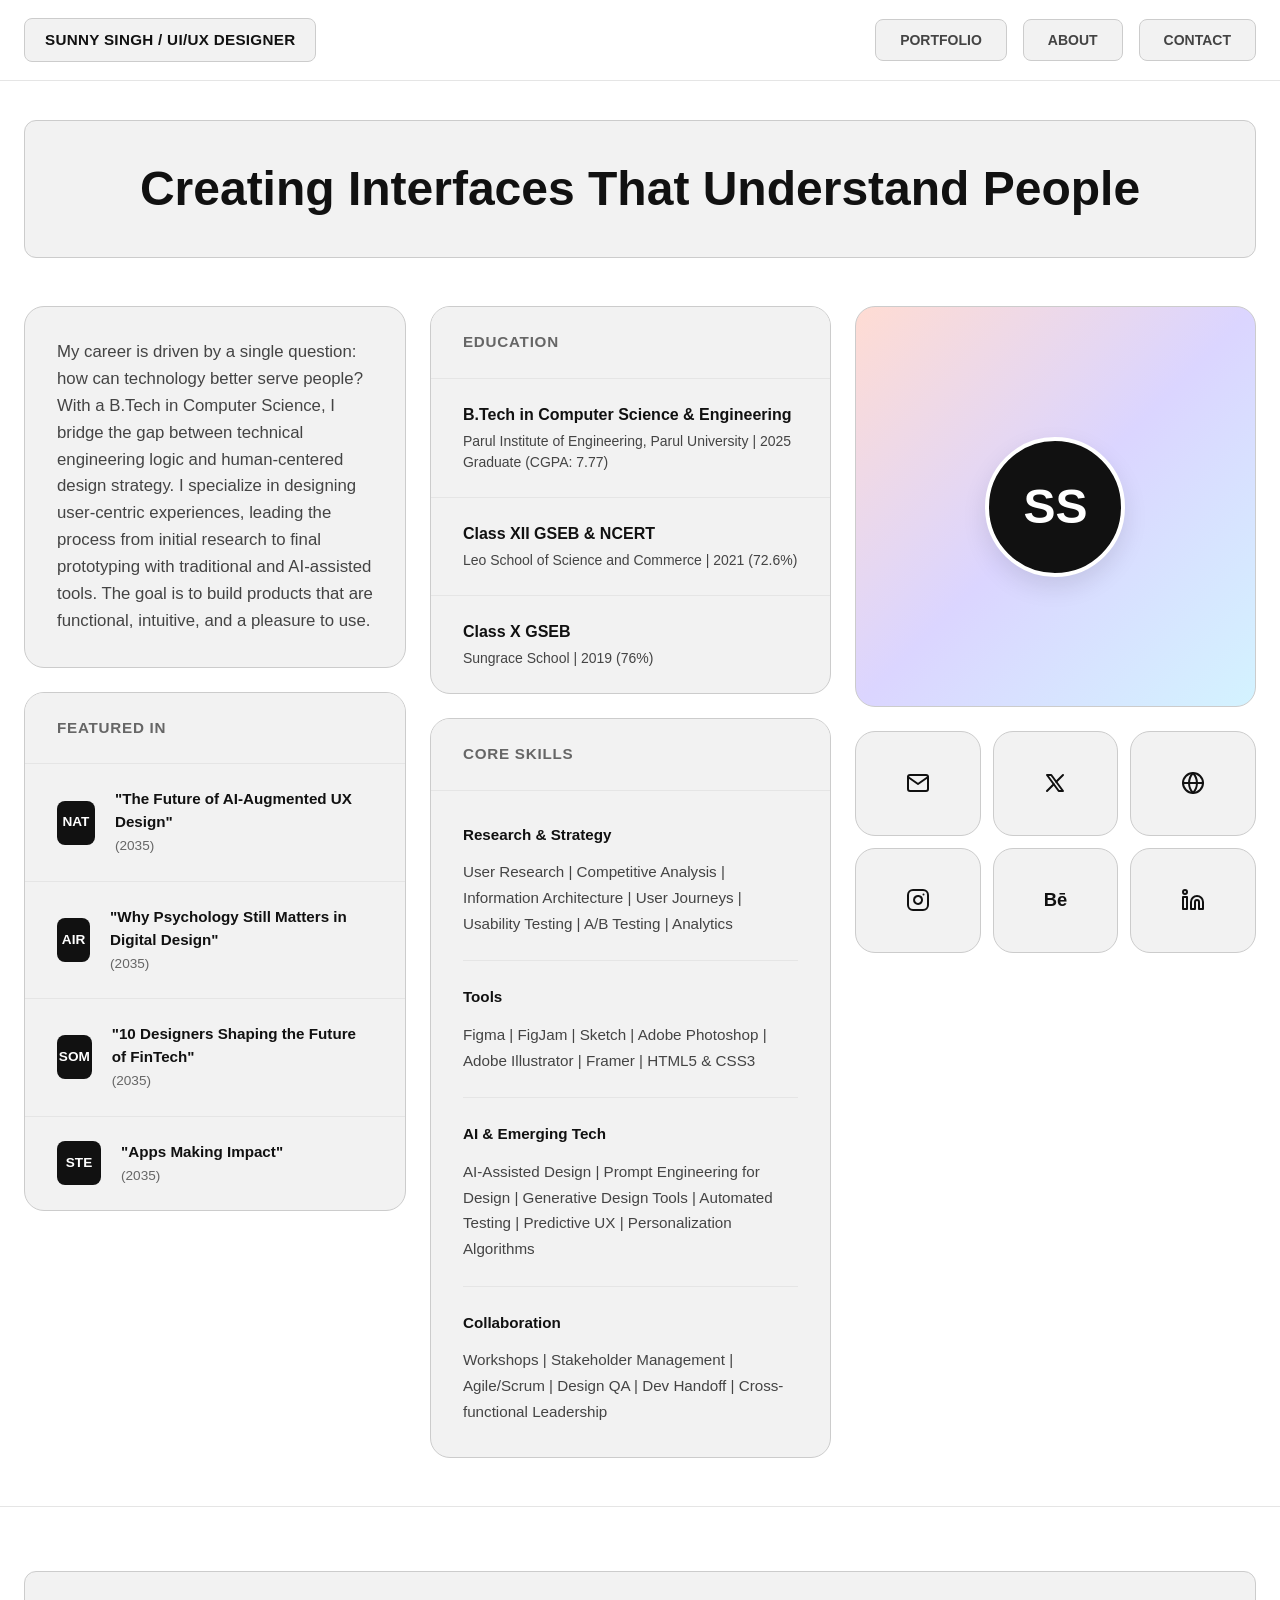
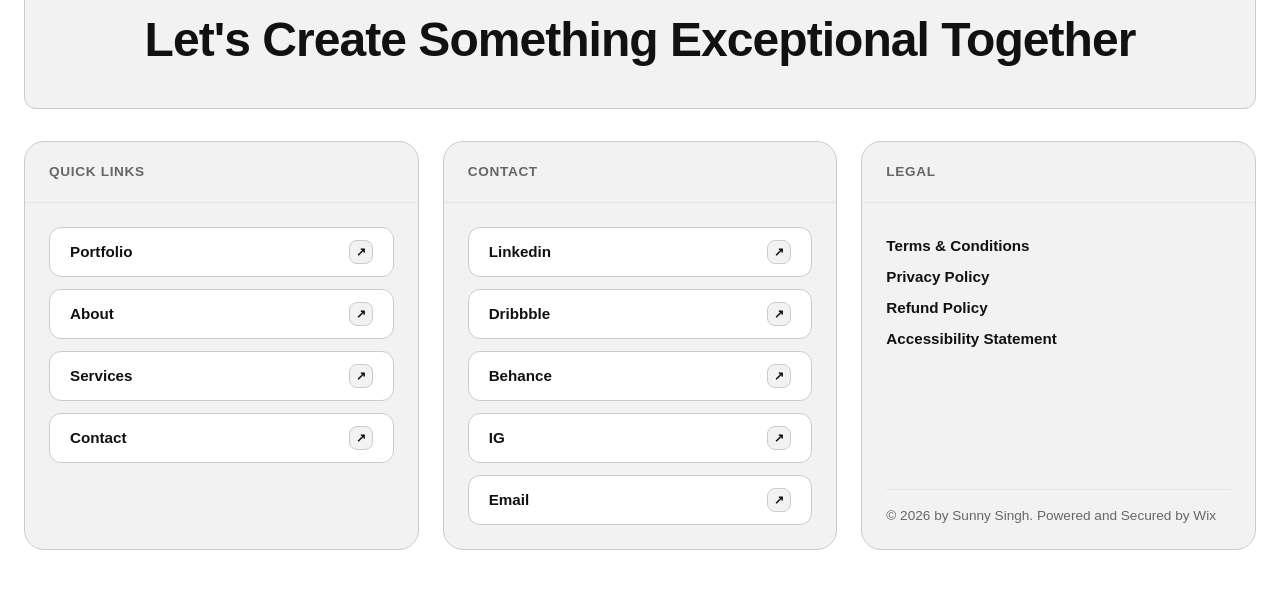
==== about.html @ 40cc1db8 "Initial commit - Sunny Singh Portfolio" ====
<!DOCTYPE html>
<html lang="en">
<head>
  <meta charset="UTF-8">
  <meta name="viewport" content="width=device-width, initial-scale=1.0">
  <title>About | Sunny Singh Portfolio</title>
  <meta name="description" content="Biography, experience, education history, and core skills of Product Designer Sunny Singh.">
  <link rel="stylesheet" href="css/style.css">
</head>
<body>

  <!-- Navigation Header -->
  <header>
    <div class="container nav-container">
      <a href="index.html" class="logo-capsule">
        Sunny Singh / UI/UX Designer
      </a>
      <nav class="nav-menu">
        <a href="portfolio.html" class="nav-capsule">Portfolio</a>
        <a href="about.html" class="nav-capsule">About</a>
        <a href="contact.html" class="nav-capsule">Contact</a>
      </nav>
      <button class="hamburger" aria-label="Toggle navigation menu">
        <span></span>
        <span></span>
        <span></span>
      </button>
    </div>
  </header>

  <!-- About Hero -->
  <section class="about-hero">
    <div class="container">
      <!-- Title banner running full width like screenshots -->
      <div class="footer-hero-bar" style="margin-bottom: 3rem;">
        <h1 style="font-family: var(--font-headings); font-size: 3rem; font-weight: 800; color: var(--text-primary);">Creating Interfaces That Understand People</h1>
      </div>

      <!-- 3 Column Grid -->
      <div class="about-page-grid">
        
        <!-- Column 1 (Left) -->
        <div class="about-page-column">
          <!-- Bio card -->
          <div class="about-page-card">
            <div class="about-page-card-body">
              My career is driven by a single question: how can technology better serve people? With a B.Tech in Computer Science, I bridge the gap between technical engineering logic and human-centered design strategy. I specialize in designing user-centric experiences, leading the process from initial research to final prototyping with traditional and AI-assisted tools. The goal is to build products that are functional, intuitive, and a pleasure to use.
            </div>
          </div>
          
          <!-- Featured In card -->
          <div class="about-page-card">
            <div class="about-page-card-header">Featured In</div>
            <div class="featured-list">
              <!-- Item 1 -->
              <div class="featured-item">
                <div class="featured-icon">NAT</div>
                <div class="featured-info">
                  <h4>"The Future of AI-Augmented UX Design"</h4>
                  <p>(2035)</p>
                </div>
              </div>
              <!-- Item 2 -->
              <div class="featured-item">
                <div class="featured-icon">AIR</div>
                <div class="featured-info">
                  <h4>"Why Psychology Still Matters in Digital Design"</h4>
                  <p>(2035)</p>
                </div>
              </div>
              <!-- Item 3 -->
              <div class="featured-item">
                <div class="featured-icon">SOM</div>
                <div class="featured-info">
                  <h4>"10 Designers Shaping the Future of FinTech"</h4>
                  <p>(2035)</p>
                </div>
              </div>
              <!-- Item 4 -->
              <div class="featured-item">
                <div class="featured-icon">STE</div>
                <div class="featured-info">
                  <h4>"Apps Making Impact"</h4>
                  <p>(2035)</p>
                </div>
              </div>
            </div>
          </div>
        </div>

        <!-- Column 2 (Middle) -->
        <div class="about-page-column">
          <!-- Education card -->
          <div class="about-page-card">
            <div class="about-page-card-header">Education</div>
            <div class="education-list">
              <div class="education-item">
                <h4 class="education-title">B.Tech in Computer Science & Engineering</h4>
                <p class="education-desc">Parul Institute of Engineering, Parul University | 2025 Graduate (CGPA: 7.77)</p>
              </div>
              <div class="education-item">
                <h4 class="education-title">Class XII GSEB & NCERT</h4>
                <p class="education-desc">Leo School of Science and Commerce | 2021 (72.6%)</p>
              </div>
              <div class="education-item">
                <h4 class="education-title">Class X GSEB</h4>
                <p class="education-desc">Sungrace School | 2019 (76%)</p>
              </div>
            </div>
          </div>
          
          <!-- Core Skills card -->
          <div class="about-page-card">
            <div class="about-page-card-header">Core Skills</div>
            <div class="about-page-card-body skills">
              <!-- Group 1 -->
              <div class="skills-group">
                <h4 class="skills-group-title">Research & Strategy</h4>
                <p class="skills-group-text">User Research | Competitive Analysis | Information Architecture | User Journeys | Usability Testing | A/B Testing | Analytics</p>
              </div>
              <!-- Group 2 -->
              <div class="skills-group">
                <h4 class="skills-group-title">Tools</h4>
                <p class="skills-group-text">Figma | FigJam | Sketch | Adobe Photoshop | Adobe Illustrator | Framer | HTML5 & CSS3</p>
              </div>
              <!-- Group 3 -->
              <div class="skills-group">
                <h4 class="skills-group-title">AI & Emerging Tech</h4>
                <p class="skills-group-text">AI-Assisted Design | Prompt Engineering for Design | Generative Design Tools | Automated Testing | Predictive UX | Personalization Algorithms</p>
              </div>
              <!-- Group 4 -->
              <div class="skills-group">
                <h4 class="skills-group-title">Collaboration</h4>
                <p class="skills-group-text">Workshops | Stakeholder Management | Agile/Scrum | Design QA | Dev Handoff | Cross-functional Leadership</p>
              </div>
            </div>
          </div>
        </div>

        <!-- Column 3 (Right) -->
        <div class="about-page-column">
          <!-- Profile Avatar Card -->
          <div class="about-page-avatar-card">
            <div class="about-page-avatar-inner">SS</div>
          </div>
          
          <!-- Social Icons Grid -->
          <div class="social-icons-grid">
            <a href="mailto:sunnysinghsurat200@gmail.com" class="social-icon-btn" aria-label="Email">
              <!-- Inline SVG for Mail icon -->
              <svg width="24" height="24" viewBox="0 0 24 24" fill="none" stroke="currentColor" stroke-width="2" stroke-linecap="round" stroke-linejoin="round"><path d="M4 4h16c1.1 0 2 .9 2 2v12c0 1.1-.9 2-2 2H4c-1.1 0-2-.9-2-2V6c0-1.1.9-2 2-2z"></path><polyline points="22,6 12,13 2,6"></polyline></svg>
            </a>
            
            <a href="https://x.com" target="_blank" class="social-icon-btn" aria-label="X">
              <!-- Inline SVG for X -->
              <svg width="24" height="24" viewBox="0 0 24 24" fill="none" stroke="currentColor" stroke-width="2" stroke-linecap="round" stroke-linejoin="round"><path d="M4 4l11.733 16h4.267l-11.733 -16z"></path><path d="M4 20l6.768 -6.768m2.46 -2.46l6.772 -6.772"></path></svg>
            </a>
            
            <a href="https://bento.me/sunnysi" target="_blank" class="social-icon-btn" aria-label="Website">
              <!-- Inline SVG for Bento / Globe -->
              <svg width="24" height="24" viewBox="0 0 24 24" fill="none" stroke="currentColor" stroke-width="2" stroke-linecap="round" stroke-linejoin="round"><circle cx="12" cy="12" r="10"></circle><line x1="2" y1="12" x2="22" y2="12"></line><path d="M12 2a15.3 15.3 0 0 1 4 10 15.3 15.3 0 0 1 -4 10 15.3 15.3 0 0 1 -4 -10 15.3 15.3 0 0 1 4 -10z"></path></svg>
            </a>
            
            <a href="https://instagram.com" target="_blank" class="social-icon-btn" aria-label="Instagram">
              <!-- Inline SVG for Instagram -->
              <svg width="24" height="24" viewBox="0 0 24 24" fill="none" stroke="currentColor" stroke-width="2" stroke-linecap="round" stroke-linejoin="round"><rect x="2" y="2" width="20" height="20" rx="5" ry="5"></rect><path d="M16 11.37A4 4 0 1 1 12.63 8 4 4 0 0 1 16 11.37z"></path><line x1="17.5" y1="6.5" x2="17.51" y2="6.5"></line></svg>
            </a>
            
            <a href="https://behance.net" target="_blank" class="social-icon-btn" aria-label="Behance">
              <!-- Text SVG for Behance -->
              <span style="font-weight: 800; font-size: 1.15rem; font-family: var(--font-headings);">Bē</span>
            </a>
            
            <a href="https://linkedin.com/in/sunny-singh-4817a9322" target="_blank" class="social-icon-btn" aria-label="LinkedIn">
              <!-- Inline SVG for LinkedIn -->
              <svg width="24" height="24" viewBox="0 0 24 24" fill="none" stroke="currentColor" stroke-width="2" stroke-linecap="round" stroke-linejoin="round"><path d="M16 8a6 6 0 0 1 6 6v7h-4v-7a2 2 0 0 0-2-2 2 2 0 0 0-2 2v7h-4v-7a6 6 0 0 1 6-6z"></path><rect x="2" y="9" width="4" height="12"></rect><circle cx="4" cy="4" r="2"></circle></svg>
            </a>
          </div>
        </div>

      </div>
    </div>
  </section>

  <!-- Footer -->
  <footer>
    <div class="container">
      
      <!-- Big Header Capsule -->
      <div class="footer-hero-bar">
        <h2>Let's Create Something Exceptional Together</h2>
      </div>

      <div class="footer-columns-grid">
        
        <!-- Quick Links Widget -->
        <div class="footer-widget">
          <div class="footer-widget-header">Quick Links</div>
          <div class="footer-widget-body">
            <a href="portfolio.html" class="footer-button">
              <span>Portfolio</span>
              <span class="arrow-box">↗</span>
            </a>
            <a href="about.html" class="footer-button">
              <span>About</span>
              <span class="arrow-box">↗</span>
            </a>
            <a href="index.html#work" class="footer-button">
              <span>Services</span>
              <span class="arrow-box">↗</span>
            </a>
            <a href="contact.html" class="footer-button">
              <span>Contact</span>
              <span class="arrow-box">↗</span>
            </a>
          </div>
        </div>

        <!-- Contact links Widget -->
        <div class="footer-widget">
          <div class="footer-widget-header">Contact</div>
          <div class="footer-widget-body">
            <a href="https://linkedin.com/in/sunny-singh-4817a9322" target="_blank" class="footer-button">
              <span>Linkedin</span>
              <span class="arrow-box">↗</span>
            </a>
            <a href="https://dribbble.com" target="_blank" class="footer-button">
              <span>Dribbble</span>
              <span class="arrow-box">↗</span>
            </a>
            <a href="https://behance.net" target="_blank" class="footer-button">
              <span>Behance</span>
              <span class="arrow-box">↗</span>
            </a>
            <a href="https://instagram.com" target="_blank" class="footer-button">
              <span>IG</span>
              <span class="arrow-box">↗</span>
            </a>
            <a href="mailto:sunnysinghsurat200@gmail.com" class="footer-button">
              <span>Email</span>
              <span class="arrow-box">↗</span>
            </a>
          </div>
        </div>

        <!-- Legal Widget -->
        <div class="footer-widget">
          <div class="footer-widget-header">Legal</div>
          <div class="footer-widget-body legal-body">
            <div class="footer-legal-list">
              <a href="#">Terms & Conditions</a>
              <a href="#">Privacy Policy</a>
              <a href="#">Refund Policy</a>
              <a href="#">Accessibility Statement</a>
            </div>
            <div class="footer-copyright">
              &copy; 2026 by Sunny Singh. Powered and Secured by Wix
            </div>
          </div>
        </div>

      </div>

    </div>
  </footer>

  <script src="js/main.js"></script>
</body>
</html>
---- css/style.css ----
:root {
  /* Colors - White Theme with Blue Accent */
  --bg-primary: #ffffff;
  --bg-secondary: #f2f2f2;
  --bg-tertiary: #e9e9e9;
  --text-primary: #111111;
  --text-secondary: #444444;
  --text-muted: #666666;
  --accent-blue: #0066cc;
  --accent-blue-hover: #0052a3;
  --border-color: #e5e5e5;
  --border-dark: #cccccc;
  
  /* Fonts - Helvetica stack */
  --font-headings: "Helvetica Neue", Helvetica, Arial, sans-serif;
  --font-body: "Helvetica Neue", Helvetica, Arial, sans-serif;
  
  /* Layout Constants */
  --radius-lg: 20px;
  --radius-md: 12px;
  --radius-sm: 8px;
  --radius-pill: 9999px;
  --transition: all 0.25s ease;
}

/* Reset & Base */
*, *::before, *::after {
  box-sizing: border-box;
  margin: 0;
  padding: 0;
}

html {
  scroll-behavior: smooth;
}

body {
  font-family: var(--font-body);
  background-color: var(--bg-primary);
  color: var(--text-primary);
  line-height: 1.5;
  overflow-x: hidden;
  -webkit-font-smoothing: antialiased;
}

a {
  color: inherit;
  text-decoration: none;
  transition: var(--transition);
}

/* Container */
.container {
  width: 100%;
  max-width: 1340px;
  margin: 0 auto;
  padding: 0 1.5rem;
}

.section-padding {
  padding: 3.5rem 0;
}

/* Title Badges (Capsule containers like Wix) */
.badge-capsule {
  display: inline-block;
  padding: 0.6rem 1.5rem;
  border: 1px solid var(--border-dark);
  background-color: var(--bg-secondary);
  border-radius: var(--radius-sm);
  font-family: var(--font-headings);
  font-weight: 600;
  font-size: 0.875rem;
  letter-spacing: 0.05em;
  text-transform: uppercase;
  margin-bottom: 2rem;
  color: var(--text-primary);
}

.badge-capsule-dark {
  display: inline-block;
  padding: 0.6rem 1.5rem;
  border: 1px solid #444444;
  background-color: #111111;
  border-radius: var(--radius-sm);
  font-family: var(--font-headings);
  font-weight: 600;
  font-size: 0.875rem;
  letter-spacing: 0.05em;
  text-transform: uppercase;
  margin-bottom: 2rem;
  color: #ffffff;
}

/* Capsule Buttons */
.btn-capsule {
  display: inline-flex;
  align-items: center;
  justify-content: space-between;
  padding: 0.75rem 1.25rem;
  border: 1px solid var(--border-dark);
  background-color: var(--bg-secondary);
  border-radius: var(--radius-sm);
  font-family: var(--font-headings);
  font-weight: 600;
  font-size: 0.95rem;
  width: 100%;
  transition: var(--transition);
  cursor: pointer;
  color: var(--text-primary);
}

.btn-capsule:hover {
  background-color: var(--bg-tertiary);
  border-color: var(--text-primary);
}

.btn-capsule .arrow-box {
  width: 28px;
  height: 28px;
  border: 1px solid var(--border-dark);
  border-radius: var(--radius-sm);
  display: flex;
  align-items: center;
  justify-content: center;
  background-color: var(--bg-primary);
  font-size: 0.75rem;
}

.btn-capsule:hover .arrow-box {
  border-color: var(--text-primary);
}

/* Blue CTA variants (Override for blue style specified by user) */
.btn-capsule.blue-cta {
  background-color: var(--accent-blue);
  border-color: var(--accent-blue);
  color: #ffffff;
}

.btn-capsule.blue-cta:hover {
  background-color: var(--accent-blue-hover);
  border-color: var(--accent-blue-hover);
}

.btn-capsule.blue-cta .arrow-box {
  border-color: rgba(255, 255, 255, 0.3);
  background-color: rgba(255, 255, 255, 0.1);
  color: #ffffff;
}

/* Header / Navbar */
header {
  position: fixed;
  top: 0;
  left: 0;
  width: 100%;
  background-color: rgba(255, 255, 255, 0.95);
  z-index: 100;
  border-bottom: 1px solid var(--border-color);
}

.nav-container {
  display: flex;
  justify-content: space-between;
  align-items: center;
  height: 80px;
}

.logo-capsule {
  display: inline-block;
  padding: 0.6rem 1.25rem;
  border: 1px solid var(--border-dark);
  background-color: var(--bg-secondary);
  border-radius: var(--radius-sm);
  font-family: var(--font-headings);
  font-weight: 700;
  font-size: 0.95rem;
  letter-spacing: 0.02em;
  color: var(--text-primary);
  text-transform: uppercase;
}

.nav-menu {
  display: flex;
  gap: 1rem;
}

.nav-capsule {
  display: inline-block;
  padding: 0.6rem 1.5rem;
  border: 1px solid var(--border-dark);
  background-color: var(--bg-secondary);
  border-radius: var(--radius-sm);
  font-family: var(--font-headings);
  font-weight: 600;
  font-size: 0.875rem;
  text-transform: uppercase;
  color: var(--text-secondary);
  transition: var(--transition);
}

.nav-capsule:hover, .nav-capsule.active {
  background-color: var(--bg-primary);
  border-color: var(--text-primary);
  color: var(--text-primary);
}

.nav-capsule.active {
  box-shadow: inset 0 0 0 1px var(--text-primary);
}

.hamburger {
  display: none;
  cursor: pointer;
  background: none;
  border: 1px solid var(--border-dark);
  border-radius: var(--radius-sm);
  padding: 0.5rem;
  z-index: 102;
}

.hamburger span {
  display: block;
  width: 20px;
  height: 2px;
  background-color: var(--text-primary);
  margin: 4px 0;
  transition: var(--transition);
}

/* Dashboard Hero Grid Layout (Screen 1) */
.hero-section {
  padding-top: 100px;
  padding-bottom: 2rem;
}

.hero-dashboard-grid {
  display: grid;
  grid-template-columns: 1fr 1fr 1fr;
  gap: 1.5rem;
  align-items: start;
}

.hero-col {
  display: flex;
  flex-direction: column;
  gap: 1.5rem;
}

/* Tall Profile Card */
.tall-profile-card {
  background-color: var(--bg-primary);
  border: 1px solid var(--border-dark);
  border-radius: var(--radius-lg);
  display: flex;
  flex-direction: column;
  overflow: hidden;
  position: relative;
  min-height: 440px;
}

.profile-gradient-bg {
  height: 140px;
  background: radial-gradient(circle at top right, #d3f3ff 0%, #ffdcd3 60%, #dbd5ff 100%);
  border-bottom: 1px solid var(--border-color);
}

.profile-avatar {
  width: 90px;
  height: 90px;
  border-radius: 50%;
  background-color: var(--text-primary);
  color: #ffffff;
  display: flex;
  align-items: center;
  justify-content: center;
  font-family: var(--font-headings);
  font-weight: 800;
  font-size: 1.8rem;
  margin-left: 2rem;
  margin-top: -45px;
  border: 4px solid #ffffff;
  z-index: 2;
  position: relative;
  box-shadow: 0 4px 10px rgba(0,0,0,0.05);
}

.profile-title {
  padding: 1.5rem 2rem 2.5rem 2rem;
  font-family: var(--font-headings);
  font-size: 2.2rem;
  font-weight: 800;
  color: var(--text-primary);
  line-height: 1.15;
  letter-spacing: -0.02em;
}

/* Experties Card */
.experties-card {
  background-color: var(--bg-secondary);
  border: 1px solid var(--border-dark);
  border-radius: var(--radius-lg);
  padding: 1.5rem 2rem;
}

.experties-header {
  font-family: var(--font-headings);
  font-size: 0.85rem;
  font-weight: 700;
  text-transform: uppercase;
  color: var(--text-muted);
  padding-bottom: 0.75rem;
  border-bottom: 1px solid var(--border-color);
  margin-bottom: 1rem;
}

.experties-body {
  display: flex;
  flex-wrap: wrap;
  gap: 0.5rem;
}

.expert-capsule {
  display: inline-block;
  padding: 0.4rem 0.875rem;
  background-color: var(--bg-primary);
  border: 1px solid var(--border-dark);
  border-radius: var(--radius-pill);
  font-size: 0.8rem;
  font-weight: 500;
  color: var(--text-primary);
}

/* About Card New */
.about-card-new {
  background-color: var(--bg-secondary);
  border: 1px solid var(--border-dark);
  border-radius: var(--radius-lg);
  overflow: hidden;
  display: flex;
  flex-direction: column;
  min-height: 310px;
}

.about-card-text {
  padding: 2.5rem 2rem;
  font-size: 1.05rem;
  color: var(--text-secondary);
  line-height: 1.6;
  flex-grow: 1;
}

.about-card-btn-link {
  display: flex;
  justify-content: space-between;
  align-items: center;
  padding: 1.25rem 2rem;
  background-color: #333333;
  color: #ffffff;
  font-family: var(--font-headings);
  font-weight: 700;
  font-size: 1.05rem;
  transition: var(--transition);
}

.about-card-btn-link:hover {
  background-color: var(--accent-blue);
  color: #ffffff;
}

.about-card-btn-link .arrow {
  font-size: 1.15rem;
}

/* Catalog Mockup Card */
.catalog-mockup-card {
  background: linear-gradient(135deg, #dbd5ff 0%, #d3f3ff 100%);
  border: 1px solid var(--border-dark);
  border-radius: var(--radius-lg);
  padding: 2.5rem 2rem;
  display: flex;
  flex-direction: column;
  gap: 0.75rem;
}

.catalog-mockup-item {
  background-color: var(--bg-primary);
  border-radius: var(--radius-md);
  padding: 0.75rem 1rem;
  display: flex;
  align-items: center;
  gap: 1rem;
  border: 1px solid var(--border-color);
  box-shadow: 0 4px 12px rgba(0,0,0,0.03);
}

.catalog-item-thumb {
  width: 40px;
  height: 40px;
  border-radius: 6px;
}
.catalog-item-thumb.pink { background-color: #ffdcd3; }
.catalog-item-thumb.grey { background-color: #e9e9e9; }
.catalog-item-thumb.green { background-color: #e2f0d9; }

.catalog-item-info {
  display: flex;
  flex-direction: column;
  flex-grow: 1;
}

.catalog-item-name {
  font-weight: 700;
  font-size: 0.85rem;
  color: var(--text-primary);
}

.catalog-item-desc {
  font-size: 0.7rem;
  color: var(--text-muted);
}

.catalog-item-price {
  font-weight: 800;
  font-size: 0.85rem;
  color: var(--text-primary);
}

/* Right Column Elements */
.hero-split-row {
  display: grid;
  grid-template-columns: 1.2fr 0.8fr;
  gap: 1.5rem;
}

/* Soundwave Card New */
.soundwave-card-new {
  background: radial-gradient(circle at bottom right, #f25c3d, #ff8266);
  border: 1px solid #e04b25;
  border-radius: var(--radius-lg);
  padding: 1.5rem;
  color: #ffffff;
  display: flex;
  flex-direction: column;
  justify-content: space-between;
  height: 140px;
}

.soundwave-animated-bars {
  display: flex;
  gap: 4px;
  height: 28px;
  align-items: flex-end;
}

.soundwave-animated-bars .bar {
  width: 3px;
  background-color: #ffffff;
  border-radius: 2px;
  animation: bounce 0.8s ease-in-out infinite alternate;
}
.soundwave-animated-bars .bar:nth-child(1) { height: 12px; animation-duration: 0.5s; }
.soundwave-animated-bars .bar:nth-child(2) { height: 24px; animation-duration: 0.8s; }
.soundwave-animated-bars .bar:nth-child(3) { height: 16px; animation-duration: 0.6s; }
.soundwave-animated-bars .bar:nth-child(4) { height: 28px; animation-duration: 0.9s; }

@keyframes bounce {
  from { transform: scaleY(0.3); }
  to { transform: scaleY(1); }
}

.soundwave-text {
  display: flex;
  flex-direction: column;
  gap: 0.15rem;
}

.soundwave-title {
  font-family: var(--font-headings);
  font-weight: 700;
  font-size: 1.05rem;
}

.soundwave-subtitle {
  font-size: 0.8rem;
  opacity: 0.85;
}

/* Download CV Card New */
.download-cv-card-new {
  background-color: var(--bg-primary);
  border: 1px solid var(--border-dark);
  border-radius: var(--radius-lg);
  display: flex;
  align-items: center;
  justify-content: space-between;
  padding: 1.5rem;
  font-family: var(--font-headings);
  font-weight: 700;
  font-size: 0.95rem;
  color: var(--text-primary);
  text-transform: uppercase;
  height: 140px;
  transition: var(--transition);
}

.download-cv-card-new:hover {
  border-color: var(--text-primary);
}

.download-circle-icon {
  width: 36px;
  height: 36px;
  border-radius: 50%;
  border: 1px solid var(--border-dark);
  display: flex;
  align-items: center;
  justify-content: center;
  background-color: var(--bg-secondary);
  color: var(--text-primary);
  transition: var(--transition);
}

.download-cv-card-new:hover .download-circle-icon {
  background-color: var(--accent-blue);
  color: #ffffff;
  border-color: var(--accent-blue);
}

/* Active Pipeline Card New */
.active-pipeline-card-new {
  background-color: var(--bg-secondary);
  border: 1px solid var(--border-dark);
  border-radius: var(--radius-lg);
  padding: 2rem;
  display: flex;
  flex-direction: column;
  justify-content: space-between;
  height: 240px;
  overflow: hidden;
  background: radial-gradient(circle at bottom right, #faffec, #ffffff);
}

.pipeline-header-new {
  display: flex;
  justify-content: space-between;
  align-items: center;
  font-family: var(--font-headings);
  font-weight: 700;
  font-size: 0.85rem;
  text-transform: uppercase;
  color: var(--text-muted);
}

.pipeline-graphics {
  display: flex;
  justify-content: space-between;
  align-items: center;
  margin-top: 1rem;
}

.pipeline-circle-progress {
  width: 110px;
  height: 110px;
  border-radius: 50%;
  border: 8px solid var(--border-color);
  border-top-color: #d4e83f; /* neon yellow */
  border-right-color: #d4e83f;
  display: flex;
  flex-direction: column;
  align-items: center;
  justify-content: center;
  background-color: var(--bg-primary);
}

.progress-val {
  font-family: var(--font-headings);
  font-weight: 800;
  font-size: 1.25rem;
  color: var(--text-primary);
  line-height: 1;
}

.progress-lbl {
  font-size: 0.65rem;
  color: var(--text-muted);
  margin-top: 0.15rem;
}

.pipeline-steps-list {
  display: flex;
  flex-direction: column;
  gap: 0.5rem;
}

.pipeline-step-dot {
  width: 14px;
  height: 14px;
  border-radius: 50%;
}
.pipeline-step-dot.done { background-color: #d4e83f; }
.pipeline-step-dot.pending { background-color: var(--border-color); }

/* Social Links Row */
.hero-social-bar {
  display: flex;
  gap: 0.75rem;
  width: 100%;
}

.hero-social-bar .social-icon-btn {
  flex-grow: 1;
  background-color: var(--bg-secondary);
  border: 1px solid var(--border-dark);
  border-radius: var(--radius-lg);
  aspect-ratio: 1.5;
  display: flex;
  align-items: center;
  justify-content: center;
  color: var(--text-primary);
  transition: var(--transition);
}

.hero-social-bar .social-icon-btn:hover {
  background-color: var(--bg-primary);
  border-color: var(--accent-blue);
  color: var(--accent-blue);
}

/* Selected Work Section (Screen 2) */
.work-section {
  background-color: var(--bg-primary);
  border-top: 1px solid var(--border-color);
}

.project-split {
  display: grid;
  grid-template-columns: 1fr 1.6fr;
  gap: 2.5rem;
  min-height: 82vh;
  margin-bottom: 4rem;
  align-items: stretch;
}

.project-split:last-child {
  margin-bottom: 0;
}

.project-left-container {
  display: flex;
  flex-direction: column;
  gap: 1.25rem;
  justify-content: center;
  height: 100%;
}

.project-info-card {
  background-color: var(--bg-secondary);
  border: 1px solid var(--border-dark);
  border-radius: var(--radius-lg);
  overflow: hidden;
  display: flex;
  flex-direction: column;
}

.project-left-header {
  padding: 1.75rem 2rem;
  display: flex;
  gap: 1.25rem;
  align-items: center;
  border-bottom: 1px solid var(--border-color);
}

.project-app-icon {
  width: 52px;
  height: 52px;
  border-radius: var(--radius-md);
  background-color: #27c93f;
  display: flex;
  align-items: center;
  justify-content: center;
  color: white;
  font-family: var(--font-headings);
  font-weight: 800;
  font-size: 1.25rem;
  flex-shrink: 0;
}

.project-app-icon.purple { background-color: #a855f7; }
.project-app-icon.blue { background-color: var(--accent-blue); }
.project-app-icon.orange { background-color: #ff5f38; }

.project-title-group h3 {
  font-size: 1.4rem;
  font-weight: 800;
  line-height: 1.2;
}

.project-title-group p {
  font-size: 0.85rem;
  color: var(--text-muted);
  font-weight: 500;
  margin-top: 0.2rem;
}

.project-left-body {
  padding: 2.25rem 2rem;
  font-size: 1.05rem;
  color: var(--text-secondary);
  line-height: 1.6;
  border-bottom: 1px solid var(--border-color);
}

.project-left-metadata {
  display: grid;
  grid-template-columns: 1fr 1fr;
  background-color: var(--bg-secondary);
}

.meta-box {
  padding: 1.25rem 2rem;
  display: flex;
  flex-direction: column;
  gap: 0.35rem;
}

.meta-box:first-child {
  border-right: 1px solid var(--border-color);
}

.meta-lbl {
  font-family: var(--font-headings);
  font-size: 0.75rem;
  font-weight: 700;
  text-transform: uppercase;
  color: var(--text-muted);
}

.meta-val {
  font-size: 1.05rem;
  font-weight: 700;
  color: var(--text-primary);
}

/* Separate View Case Study button below card */
.project-cta-btn {
  display: flex;
  justify-content: space-between;
  align-items: center;
  padding: 1rem 1.5rem;
  background-color: var(--bg-secondary);
  border: 1px solid var(--border-dark);
  border-radius: var(--radius-md);
  color: var(--text-primary);
  font-family: var(--font-headings);
  font-weight: 700;
  font-size: 1.05rem;
  transition: var(--transition);
  width: 100%;
}

.project-cta-btn:hover {
  background-color: var(--accent-blue);
  border-color: var(--accent-blue);
  color: #ffffff;
}

.project-cta-btn .arrow-box {
  width: 32px;
  height: 32px;
  border: 1px solid var(--border-dark);
  border-radius: var(--radius-sm);
  display: flex;
  align-items: center;
  justify-content: center;
  background-color: var(--bg-primary);
  font-size: 0.85rem;
  color: var(--text-primary);
  transition: var(--transition);
}

.project-cta-btn:hover .arrow-box {
  border-color: #ffffff;
  color: var(--accent-blue);
  background-color: #ffffff;
}

/* Right Illustration Panel */
.project-right-mockup {
  background-color: #e6ebff;
  border: 1px solid var(--border-dark);
  border-radius: var(--radius-lg);
  padding: 3rem;
  display: flex;
  justify-content: center;
  align-items: center;
  overflow: hidden;
  transition: var(--transition);
  height: 100%;
}

.project-split:hover .project-right-mockup {
  border-color: var(--text-primary);
}

.project-split:nth-child(even) .project-right-mockup {
  background-color: #e6f6ff;
}

.project-split:nth-child(3) .project-right-mockup {
  background-color: #f7ecff;
}

.project-split:nth-child(4) .project-right-mockup {
  background-color: #fbfdeb;
}

.project-browser-frame {
  width: 100%;
  background-color: var(--bg-primary);
  border: 1px solid var(--border-dark);
  border-radius: var(--radius-md);
  box-shadow: 0 10px 30px rgba(0,0,0,0.06);
  display: flex;
  flex-direction: column;
  overflow: hidden;
}

/* Services Section (Dark Contrasting Theme - Screen 3) */
.dark-section {
  background-color: #000000;
  color: #ffffff;
}

.dark-section .badge-capsule-dark {
  border-color: #444444;
}

.services-dark-grid {
  display: grid;
  grid-template-columns: 1fr 1fr;
  gap: 2rem;
}

.service-dark-card {
  background-color: #111111;
  border: 1px solid #222222;
  border-radius: var(--radius-lg);
  padding: 3rem 2.5rem;
  transition: var(--transition);
}

.service-dark-card:hover {
  border-color: #444444;
  background-color: #151515;
}

.service-dark-title {
  font-family: var(--font-headings);
  font-size: 1.35rem;
  font-weight: 700;
  color: #ffffff;
  padding-bottom: 1.25rem;
  border-bottom: 1px solid #222222;
  margin-bottom: 1.5rem;
}

.service-dark-desc {
  color: #999999;
  font-size: 1rem;
  line-height: 1.6;
}

/* Footer Section - Large title bar & equal cols (Screen 4) */
footer {
  background-color: var(--bg-primary);
  border-top: 1px solid var(--border-color);
  padding: 4rem 0 3rem 0;
}

.footer-hero-bar {
  background-color: var(--bg-secondary);
  border: 1px solid var(--border-dark);
  border-radius: var(--radius-md);
  padding: 2rem;
  text-align: center;
  margin-bottom: 2rem;
}

.footer-hero-bar h2 {
  font-family: var(--font-headings);
  font-size: 3rem;
  font-weight: 800;
  letter-spacing: -0.02em;
  color: var(--text-primary);
}

.footer-columns-grid {
  display: grid;
  grid-template-columns: 1fr 1fr 1fr;
  gap: 1.5rem;
}

.footer-widget {
  background-color: var(--bg-secondary);
  border: 1px solid var(--border-dark);
  border-radius: var(--radius-lg);
  display: flex;
  flex-direction: column;
  overflow: hidden;
  height: 100%;
}

.footer-widget:hover {
  border-color: var(--text-primary);
}

.footer-widget-header {
  padding: 1.25rem 1.5rem;
  border-bottom: 1px solid var(--border-color);
  font-family: var(--font-headings);
  font-size: 0.85rem;
  font-weight: 700;
  text-transform: uppercase;
  color: var(--text-muted);
  letter-spacing: 0.05em;
}

.footer-widget-body {
  padding: 1.5rem;
  display: flex;
  flex-direction: column;
  gap: 0.75rem;
  flex-grow: 1;
}

.footer-widget-body.legal-body {
  justify-content: space-between;
  min-height: 260px;
  padding-top: 2rem;
}

/* Full-width Button style in footer cards */
.footer-button {
  display: flex;
  justify-content: space-between;
  align-items: center;
  padding: 0.75rem 1.25rem;
  background-color: var(--bg-primary);
  border: 1px solid var(--border-dark);
  border-radius: var(--radius-md);
  color: var(--text-primary);
  font-family: var(--font-headings);
  font-weight: 700;
  font-size: 0.95rem;
  transition: var(--transition);
  width: 100%;
}

.footer-button:hover {
  border-color: var(--text-primary);
  background-color: var(--bg-secondary);
}

.footer-button .arrow-box {
  width: 24px;
  height: 24px;
  border: 1px solid var(--border-dark);
  border-radius: var(--radius-sm);
  display: flex;
  align-items: center;
  justify-content: center;
  background-color: var(--bg-secondary);
  font-size: 0.75rem;
  color: var(--text-primary);
  transition: var(--transition);
}

.footer-button:hover .arrow-box {
  border-color: var(--accent-blue);
  color: var(--accent-blue);
  background-color: var(--bg-primary);
}

.footer-legal-list {
  display: flex;
  flex-direction: column;
  gap: 0.5rem;
}

.footer-legal-list a {
  font-size: 0.95rem;
  color: var(--text-primary);
  font-weight: 700;
  transition: var(--transition);
}

.footer-legal-list a:hover {
  color: var(--accent-blue);
}

.footer-copyright {
  margin-top: auto;
  font-size: 0.85rem;
  color: var(--text-muted);
  border-top: 1px solid var(--border-color);
  padding-top: 1rem;
  line-height: 1.4;
}

/* Case Study detail adjustments */
.case-study-hero {
  padding-top: 110px;
  padding-bottom: 2rem;
}

.case-study-page-grid {
  display: grid;
  grid-template-columns: 1fr 2.2fr;
  gap: 1.5rem;
  align-items: start;
}

.case-study-left-col {
  display: flex;
  flex-direction: column;
  gap: 1.5rem;
}

.case-study-right-col {
  display: flex;
  flex-direction: column;
  gap: 1.5rem;
}

.case-study-card {
  background-color: var(--bg-secondary);
  border: 1px solid var(--border-dark);
  border-radius: var(--radius-lg);
  overflow: hidden;
  display: flex;
  flex-direction: column;
}

.case-study-card:hover {
  border-color: var(--text-primary);
}

.case-study-app-header {
  display: flex;
  align-items: center;
  gap: 1.25rem;
  padding: 1.5rem;
  background-color: var(--bg-secondary);
}

.case-study-app-icon {
  width: 52px;
  height: 52px;
  border-radius: var(--radius-md);
  display: flex;
  align-items: center;
  justify-content: center;
  color: #ffffff;
  font-family: var(--font-headings);
  font-weight: 800;
  font-size: 1.25rem;
}

/* Specific project colors for icons */
.case-study-app-icon.jewelry-super {
  background-color: #0066cc; /* blue accent */
}
.case-study-app-icon.jewelry-store {
  background-color: #10b981; /* green */
}
.case-study-app-icon.shopify-tatva {
  background-color: #f59e0b; /* orange */
}
.case-study-app-icon.ind-mpi {
  background-color: #ec4899; /* pink */
}

.case-study-app-info {
  display: flex;
  flex-direction: column;
  gap: 0.15rem;
}

.case-study-app-name {
  font-family: var(--font-headings);
  font-weight: 700;
  font-size: 1.2rem;
  color: var(--text-primary);
}

.case-study-app-subtitle {
  font-size: 0.85rem;
  color: var(--text-muted);
}

/* Layout rows within metadata, approach, and results cards */
.case-study-row {
  border-bottom: 1px solid var(--border-color);
  padding: 1.25rem 1.5rem;
}

.case-study-row:last-child {
  border-bottom: none;
}

.case-study-row-lbl {
  font-family: var(--font-headings);
  font-size: 0.75rem;
  font-weight: 700;
  text-transform: uppercase;
  color: var(--text-muted);
  letter-spacing: 0.05em;
  margin-bottom: 0.35rem;
}

.case-study-row-val {
  font-size: 0.95rem;
  color: var(--text-primary);
  line-height: 1.5;
}

.case-study-row-bold {
  font-family: var(--font-headings);
  font-weight: 700;
  font-size: 0.95rem;
  color: var(--text-primary);
  line-height: 1.4;
}

/* Main body card headers */
.case-study-card-header {
  padding: 1rem 1.5rem;
  background-color: var(--bg-secondary);
  border-bottom: 1px solid var(--border-color);
  font-family: var(--font-headings);
  font-size: 0.85rem;
  font-weight: 700;
  text-transform: uppercase;
  color: var(--text-muted);
  letter-spacing: 0.05em;
}

.case-study-card-body {
  padding: 1.5rem;
  font-size: 0.95rem;
  color: var(--text-secondary);
  line-height: 1.6;
}

/* Right Mockup card styling */
.case-study-mockup-card {
  background-color: var(--bg-secondary);
  border: 1px solid var(--border-dark);
  border-radius: var(--radius-lg);
  padding: 3rem 2.5rem;
  display: flex;
  flex-direction: column;
  align-items: center;
  justify-content: center;
  overflow: hidden;
}

.case-study-mockup-card:hover {
  border-color: var(--text-primary);
}

.case-study-mockup-card.blue-bg {
  background-color: #dbd5ff; /* purple-blue tint */
}
.case-study-mockup-card.green-bg {
  background-color: #e2f0d9; /* light green tint */
}
.case-study-mockup-card.orange-bg {
  background-color: #ffdcd3; /* warm orange tint */
}
.case-study-mockup-card.pink-bg {
  background-color: #d3f3ff; /* light blue tint */
}

/* About Page Styles */
.about-hero {
  padding-top: 120px;
  padding-bottom: 3rem;
}

.about-page-grid {
  display: grid;
  grid-template-columns: 1fr 1.05fr 1.05fr;
  gap: 1.5rem;
  align-items: start;
}

.about-page-column {
  display: flex;
  flex-direction: column;
  gap: 1.5rem;
}

.about-page-card {
  background-color: var(--bg-secondary);
  border: 1px solid var(--border-dark);
  border-radius: var(--radius-lg);
  overflow: hidden;
  display: flex;
  flex-direction: column;
}

.about-page-card:hover {
  border-color: var(--text-primary);
}

.about-page-card-header {
  padding: 1.5rem 2rem;
  background-color: var(--bg-secondary);
  border-bottom: 1px solid var(--border-color);
  font-family: var(--font-headings);
  font-size: 0.95rem;
  font-weight: 700;
  color: var(--text-muted);
  text-transform: uppercase;
  letter-spacing: 0.05em;
}

.about-page-card-body {
  padding: 2rem;
  font-size: 1.05rem;
  color: var(--text-secondary);
  line-height: 1.6;
}

.about-page-card-body.skills {
  padding: 1.5rem 2rem;
}

/* Featured In List */
.featured-list {
  display: flex;
  flex-direction: column;
}

.featured-item {
  display: flex;
  align-items: center;
  gap: 1.25rem;
  padding: 1.5rem 2rem;
  border-bottom: 1px solid var(--border-color);
}

.featured-item:last-child {
  border-bottom: none;
}

.featured-icon {
  width: 44px;
  height: 44px;
  border-radius: 8px;
  background-color: var(--text-primary);
  display: flex;
  align-items: center;
  justify-content: center;
  color: #ffffff;
  font-family: var(--font-headings);
  font-weight: 800;
  font-size: 0.85rem;
}

.featured-info h4 {
  font-size: 0.95rem;
  font-weight: 700;
  color: var(--text-primary);
  margin-bottom: 0.15rem;
}

.featured-info p {
  font-size: 0.85rem;
  color: var(--text-muted);
}

/* Education Layout */
.education-item {
  padding: 1.5rem 2rem;
  border-bottom: 1px solid var(--border-color);
}

.education-item:last-child {
  border-bottom: none;
}

.education-title {
  font-family: var(--font-headings);
  font-weight: 700;
  font-size: 1rem;
  color: var(--text-primary);
  margin-bottom: 0.25rem;
}

.education-desc {
  font-size: 0.875rem;
  color: var(--text-secondary);
}

/* Skills System Inside Card */
.skills-group {
  border-bottom: 1px solid var(--border-color);
  padding: 1.5rem 0;
}

.skills-group:first-child {
  padding-top: 0.5rem;
}

.skills-group:last-child {
  border-bottom: none;
  padding-bottom: 0.5rem;
}

.skills-group-title {
  font-family: var(--font-headings);
  font-size: 0.95rem;
  font-weight: 700;
  color: var(--text-primary);
  margin-bottom: 0.75rem;
}

.skills-group-text {
  font-size: 0.95rem;
  color: var(--text-secondary);
  line-height: 1.7;
}

/* Avatar Card (Column 3) */
.about-page-avatar-card {
  aspect-ratio: 1;
  background: linear-gradient(135deg, #ffdcd3 0%, #dbd5ff 50%, #d3f3ff 100%);
  border-radius: var(--radius-lg);
  border: 1px solid var(--border-dark);
  display: flex;
  justify-content: center;
  align-items: center;
  position: relative;
  overflow: hidden;
  min-height: 320px;
}

.about-page-avatar-inner {
  width: 140px;
  height: 140px;
  border-radius: 50%;
  background-color: var(--text-primary);
  color: #ffffff;
  display: flex;
  justify-content: center;
  align-items: center;
  font-family: var(--font-headings);
  font-weight: 800;
  font-size: 3rem;
  box-shadow: 0 10px 25px rgba(0,0,0,0.1);
  border: 4px solid var(--bg-primary);
}

/* Social Icon Grid */
.social-icons-grid {
  display: grid;
  grid-template-columns: repeat(3, 1fr);
  grid-template-rows: repeat(2, 1fr);
  gap: 0.75rem;
  width: 100%;
}

.social-icon-btn {
  background-color: var(--bg-secondary);
  border: 1px solid var(--border-dark);
  border-radius: var(--radius-lg);
  aspect-ratio: 1.2;
  display: flex;
  align-items: center;
  justify-content: center;
  color: var(--text-primary);
  font-size: 1.5rem;
  transition: var(--transition);
  cursor: pointer;
}

.social-icon-btn:hover {
  background-color: var(--bg-primary);
  border-color: var(--accent-blue);
  color: var(--accent-blue);
  transform: translateY(-2px);
  box-shadow: 0 4px 10px rgba(0,0,0,0.05);
}

/* Contact Page Styles */
.contact-hero {
  padding-top: 120px;
  padding-bottom: 3rem;
}

.contact-layout {
  display: grid;
  grid-template-columns: 0.8fr 1.2fr 0.8fr;
  gap: 3rem;
}

.contact-steps {
  display: flex;
  flex-direction: column;
  gap: 2.5rem;
}

.contact-step-num {
  font-family: var(--font-headings);
  font-size: 0.85rem;
  font-weight: 700;
  color: var(--accent-blue);
  margin-bottom: 0.25rem;
}

.contact-step-title {
  font-size: 1.15rem;
  font-weight: 700;
}

.contact-step-desc {
  font-size: 0.9rem;
  color: var(--text-secondary);
}

.contact-form-container {
  background-color: var(--bg-secondary);
  border: 1px solid var(--border-dark);
  border-radius: var(--radius-lg);
  padding: 2.5rem;
}

.contact-form-title {
  font-size: 1.75rem;
  font-weight: 800;
  margin-bottom: 1.5rem;
}

.form-grid-2 {
  display: grid;
  grid-template-columns: 1fr 1fr;
  gap: 1.25rem;
  margin-bottom: 1.25rem;
}

.form-group {
  display: flex;
  flex-direction: column;
  gap: 0.5rem;
  margin-bottom: 1.25rem;
}

.form-label {
  font-family: var(--font-headings);
  font-size: 0.85rem;
  font-weight: 700;
}

.form-control {
  width: 100%;
  padding: 0.75rem 1rem;
  background-color: var(--bg-primary);
  border: 1px solid var(--border-dark);
  border-radius: var(--radius-sm);
  font-family: var(--font-body);
  font-size: 0.95rem;
  color: var(--text-primary);
}

.form-control:focus {
  outline: none;
  border-color: var(--text-primary);
}

textarea.form-control {
  min-height: 120px;
  resize: vertical;
}

.contact-sidebar {
  display: flex;
  flex-direction: column;
  gap: 1.5rem;
}

.contact-sidebar-title {
  font-family: var(--font-headings);
  font-size: 1.1rem;
  font-weight: 700;
  color: var(--text-muted);
  text-transform: uppercase;
  letter-spacing: 0.05em;
}

.contact-sidebar-buttons {
  display: flex;
  flex-direction: column;
  gap: 0.75rem;
}

/* Animations */
@keyframes fadeIn {
  from { opacity: 0; transform: translateY(10px); }
  to { opacity: 1; transform: translateY(0); }
}

/* Responsive Rules */
@media (max-width: 1024px) {
  .hero-dashboard-grid {
    grid-template-columns: 1fr 1fr;
    grid-auto-rows: auto;
  }
  
  .card-tall {
    grid-column: 1 / 2;
    grid-row: 1 / 3;
  }
  
  .card-about {
    grid-column: 2 / 3;
    grid-row: 1 / 2;
  }
  
  .card-orange {
    grid-column: 1 / 2;
    grid-row: 3 / 4;
  }
  
  .card-cv {
    grid-column: 2 / 3;
    grid-row: 3 / 4;
  }
  
  .card-mockup-mobile {
    grid-column: 2 / 3;
    grid-row: 2 / 3;
  }
  
  .card-mockup-pipeline {
    grid-column: 1 / 3;
    grid-row: 4 / 5;
  }
  
  .project-split {
    grid-template-columns: 1fr;
    min-height: auto;
    margin-bottom: 4rem;
  }
  
  .services-dark-grid {
    grid-template-columns: 1fr;
  }
  
  .footer-columns-grid {
    grid-template-columns: 1fr;
    gap: 1.5rem;
  }
  
  .about-hero-grid {
    grid-template-columns: 1fr;
    gap: 3rem;
  }
  
  .about-content-grid {
    grid-template-columns: 1fr;
    gap: 3rem;
  }
  
  .about-page-grid {
    grid-template-columns: 1fr;
    gap: 1.5rem;
  }
  
  .contact-layout {
    grid-template-columns: 1fr;
    gap: 3rem;
  }
  
  .case-study-page-grid {
    grid-template-columns: 1fr;
    gap: 1.5rem;
  }
}

@media (max-width: 768px) {
  .nav-container {
    height: 70px;
  }
  
  .hero-section {
    padding-top: 90px;
  }
  
  .hamburger {
    display: block;
  }
  
  .nav-menu {
    position: fixed;
    top: 70px;
    left: 100%;
    width: 100%;
    height: calc(100vh - 70px);
    background-color: var(--bg-primary);
    flex-direction: column;
    align-items: center;
    justify-content: center;
    gap: 1.5rem;
    transition: var(--transition);
    border-top: 1px solid var(--border-color);
  }
  
  .nav-menu.active {
    left: 0;
  }
  
  .hero-dashboard-grid {
    grid-template-columns: 1fr;
  }
  
  .card-tall {
    grid-column: 1 / 2;
    grid-row: auto;
  }
  
  .tall-card-title {
    font-size: 2.25rem;
  }
  
  .card-about {
    grid-column: 1 / 2;
    grid-row: auto;
  }
  
  .card-orange {
    grid-column: 1 / 2;
    grid-row: auto;
  }
  
  .card-cv {
    grid-column: 1 / 2;
    grid-row: auto;
  }
  
  .card-mockup-mobile {
    grid-column: 1 / 2;
    grid-row: auto;
  }
  
  .card-mockup-pipeline {
    grid-column: 1 / 2;
    grid-row: auto;
  }
  
  .footer-hero-bar h2 {
    font-size: 2rem;
  }
  
  .case-study-meta-grid {
    grid-template-columns: 1fr;
    gap: 1.25rem;
  }
  
  .case-study-meta-item {
    border-right: none !important;
    padding-right: 0 !important;
  }
}

/* About Dark Layout */
.about-dark-grid {
  display: grid;
  grid-template-columns: 1.2fr 0.8fr;
  gap: 2rem;
  margin-top: 0.25rem;
}

.about-dark-left-card {
  background-color: #111111;
  border: 1px solid #222222;
  border-radius: var(--radius-lg);
  display: flex;
  flex-direction: column;
  overflow: hidden;
}

.about-dark-header {
  padding: 3rem 2.5rem;
  border-bottom: 1px solid #222222;
}

.about-dark-header h2 {
  font-family: var(--font-headings);
  font-size: 2.25rem;
  font-weight: 800;
  line-height: 1.2;
  color: #ffffff;
  letter-spacing: -0.02em;
}

.about-dark-body {
  padding: 3rem 2.5rem;
  color: #999999;
  font-size: 1.05rem;
  line-height: 1.6;
}

.about-dark-right {
  display: flex;
  flex-direction: column;
  gap: 1.5rem;
}

.about-dark-mesh-card {
  background-color: #111111;
  border: 1px solid #222222;
  border-radius: var(--radius-lg);
  height: 220px;
  overflow: hidden;
  position: relative;
  display: flex;
  align-items: center;
  justify-content: center;
}

.about-dark-mesh-grid {
  display: grid;
  grid-template-columns: repeat(24, 1fr);
  grid-template-rows: repeat(10, 1fr);
  gap: 4px;
  width: 90%;
  height: 80%;
}

.about-dark-mesh-dot {
  background-color: #ffffff;
  border-radius: 1px;
  opacity: 0.03;
  transition: var(--transition);
}

.about-dark-mesh-dot:nth-child(3n) { opacity: 0.05; }
.about-dark-mesh-dot:nth-child(5n) { opacity: 0.08; }
.about-dark-mesh-dot:nth-child(7n) { opacity: 0.12; }
.about-dark-mesh-dot:nth-child(11n) { opacity: 0.18; }
.about-dark-mesh-dot:hover {
  opacity: 0.4;
  background-color: var(--accent-blue);
}

.about-dark-btn {
  display: flex;
  align-items: center;
  justify-content: space-between;
  padding: 1.25rem 2rem;
  background-color: #111111;
  border: 1px solid #222222;
  border-radius: var(--radius-lg);
  color: #ffffff;
  font-family: var(--font-headings);
  font-weight: 700;
  font-size: 1.1rem;
  transition: var(--transition);
  cursor: pointer;
}

.about-dark-btn:hover {
  background-color: #151515;
  border-color: #444444;
}

.about-dark-btn .arrow-box {
  width: 32px;
  height: 32px;
  border: 1px solid #222222;
  border-radius: var(--radius-sm);
  display: flex;
  align-items: center;
  justify-content: center;
  background-color: #000000;
  font-size: 0.85rem;
  color: #ffffff;
}

.about-dark-btn:hover .arrow-box {
  border-color: var(--accent-blue);
  color: var(--accent-blue);
}

@media (max-width: 1024px) {
  .about-dark-grid {
    grid-template-columns: 1fr;
    gap: 2rem;
  }
}

/* Selected Projects Header Row */
.projects-section-header {
  display: flex;
  justify-content: space-between;
  align-items: flex-end;
  margin-bottom: 3.5rem;
  border-bottom: 1px solid var(--border-color);
  padding-bottom: 2rem;
  gap: 3rem;
}

.projects-section-title {
  font-family: var(--font-headings);
  font-size: 2.5rem;
  font-weight: 800;
  color: var(--text-primary);
  margin: 0;
  letter-spacing: -0.02em;
  flex-shrink: 0;
}

.projects-section-desc {
  font-size: 1.05rem;
  color: var(--text-secondary);
  max-width: 580px;
  line-height: 1.5;
  margin: 0 0 0.25rem 0;
}

@media (max-width: 768px) {
  .projects-section-header {
    flex-direction: column;
    align-items: flex-start;
    gap: 1rem;
  }
}

/* Real-time Jukebox Hover & Animations */
.soundwave-card-new {
  position: relative;
  transition: transform 0.2s cubic-bezier(0.16, 1, 0.3, 1), border-color 0.2s ease, box-shadow 0.2s ease;
}

.soundwave-card-new:hover {
  transform: translateY(-2px);
  border-color: var(--accent-blue) !important;
  box-shadow: 0 8px 24px rgba(39, 121, 245, 0.08);
}

.soundwave-animated-bars.playing .bar {
  animation: bounce 1s ease-in-out infinite alternate;
}

.soundwave-animated-bars.playing .bar:nth-child(2) {
  animation-delay: 0.2s;
}

.soundwave-animated-bars.playing .bar:nth-child(3) {
  animation-delay: 0.4s;
}

.soundwave-animated-bars.playing .bar:nth-child(4) {
  animation-delay: 0.1s;
}

@keyframes bounce {
  10% {
    height: 10px;
  }
  100% {
    height: 28px;
  }
}

/* Jukebox Modal Overlay */
.jukebox-modal-overlay {
  position: fixed;
  top: 0;
  left: 0;
  width: 100%;
  height: 100%;
  background-color: rgba(0, 0, 0, 0.35);
  backdrop-filter: blur(8px);
  -webkit-backdrop-filter: blur(8px);
  z-index: 1000;
  display: flex;
  justify-content: center;
  align-items: center;
  opacity: 0;
  pointer-events: none;
  transition: opacity 0.3s cubic-bezier(0.16, 1, 0.3, 1);
}

.jukebox-modal-overlay.active {
  opacity: 1;
  pointer-events: auto;
}

.jukebox-modal-container {
  background-color: #ffffff;
  border: 1px solid var(--border-dark);
  border-radius: var(--radius-lg);
  width: 90%;
  max-width: 520px;
  box-shadow: 0 20px 50px rgba(0, 0, 0, 0.12);
  transform: translateY(20px);
  transition: transform 0.3s cubic-bezier(0.16, 1, 0.3, 1);
  overflow: hidden;
}

.jukebox-modal-overlay.active .jukebox-modal-container {
  transform: translateY(0);
}

.jukebox-modal-header {
  padding: 1.5rem 2rem;
  border-bottom: 1px solid var(--border-color);
  display: flex;
  justify-content: space-between;
  align-items: center;
  background-color: var(--bg-secondary);
}

.jukebox-modal-header h3 {
  font-family: var(--font-headings);
  font-size: 1.25rem;
  font-weight: 700;
  margin: 0;
  color: var(--text-primary);
}

.jukebox-close-btn {
  background: none;
  border: none;
  font-size: 1.8rem;
  cursor: pointer;
  color: var(--text-muted);
  line-height: 1;
  transition: color 0.15s ease;
  padding: 0;
}

.jukebox-close-btn:hover {
  color: var(--text-primary);
}

.jukebox-modal-body {
  padding: 2rem;
}

.jukebox-note {
  font-size: 0.9rem;
  color: var(--text-secondary);
  line-height: 1.5;
  margin-bottom: 1.5rem;
}

/* Custom premium player widget */
.custom-player-card {
  background: linear-gradient(135deg, #18181c, #1e1e24);
  border: 1px solid rgba(255, 255, 255, 0.08);
  border-radius: 20px;
  padding: 1.5rem;
  display: flex;
  gap: 1.5rem;
  align-items: center;
  margin-bottom: 1.5rem;
  box-shadow: 0 12px 30px rgba(0, 0, 0, 0.25);
  position: relative;
  overflow: hidden;
}

.player-left {
  flex-shrink: 0;
  width: 140px;
  height: 140px;
  border-radius: 12px;
  overflow: hidden;
  box-shadow: 0 8px 20px rgba(0, 0, 0, 0.3);
  border: 1px solid rgba(255, 255, 255, 0.05);
}

.player-left img {
  width: 100%;
  height: 100%;
  object-fit: cover;
  display: block;
}

.player-right {
  flex-grow: 1;
  display: flex;
  flex-direction: column;
  color: #ffffff;
  min-width: 0; /* allows text truncation */
}

.player-track-info {
  display: flex;
  justify-content: space-between;
  align-items: flex-start;
  margin-bottom: 1rem;
  gap: 0.5rem;
}

.player-track-meta {
  display: flex;
  flex-direction: column;
  min-width: 0;
}

.player-title {
  font-family: var(--font-headings);
  font-size: 1.15rem;
  font-weight: 700;
  color: #ffffff;
  white-space: nowrap;
  overflow: hidden;
  text-overflow: ellipsis;
}

.player-artist {
  font-size: 0.9rem;
  color: #9b9ba4;
  white-space: nowrap;
  overflow: hidden;
  text-overflow: ellipsis;
  margin-top: 0.15rem;
}

.player-airplay {
  color: rgba(255, 255, 255, 0.6);
  display: flex;
  align-items: center;
  justify-content: center;
  flex-shrink: 0;
  margin-top: 0.2rem;
}

/* Progress Slider */
.player-progress-container {
  display: flex;
  flex-direction: column;
  gap: 0.35rem;
  margin-bottom: 1rem;
}

.player-slider-track {
  height: 4px;
  background: rgba(255, 255, 255, 0.15);
  border-radius: 2px;
  position: relative;
  cursor: pointer;
}

.player-slider-fill {
  height: 100%;
  background: #ffffff;
  border-radius: 2px;
  position: absolute;
  top: 0;
  left: 0;
  width: 0%;
  transition: width 0.1s linear;
}

.player-slider-handle {
  width: 8px;
  height: 8px;
  background: #ffffff;
  border-radius: 50%;
  position: absolute;
  top: 50%;
  transform: translate(-50%, -50%);
  left: 0%;
  transition: left 0.1s linear;
}

.player-time-labels {
  display: flex;
  justify-content: space-between;
  font-size: 0.7rem;
  color: #6c6c74;
  font-weight: 500;
}

/* Controls */
.player-controls {
  display: flex;
  justify-content: center;
  align-items: center;
  gap: 1.5rem;
  margin-bottom: 1rem;
}

.player-control-btn {
  background: none;
  border: none;
  color: #ffffff;
  cursor: pointer;
  padding: 0.5rem;
  display: flex;
  align-items: center;
  justify-content: center;
  transition: color 0.15s ease, transform 0.1s ease;
}

.player-control-btn:hover {
  color: var(--accent-blue);
}

.player-control-btn:active {
  transform: scale(0.95);
}

.player-control-btn.play-pause-btn {
  background-color: #ffffff;
  color: #18181c;
  width: 42px;
  height: 42px;
  border-radius: 50%;
  box-shadow: 0 4px 10px rgba(0, 0, 0, 0.2);
}

.player-control-btn.play-pause-btn:hover {
  background-color: #f0f0f5;
  color: var(--accent-blue);
}

/* Volume control */
.player-volume-container {
  display: flex;
  align-items: center;
  gap: 0.75rem;
  margin-bottom: 0.5rem;
}

.volume-icon {
  color: rgba(255, 255, 255, 0.4);
  display: flex;
  align-items: center;
}

.player-slider-track.volume {
  flex-grow: 1;
}

.player-slider-track.volume .player-slider-fill {
  background: rgba(255, 255, 255, 0.7);
}

/* Home Indicator */
.player-home-indicator {
  width: 60px;
  height: 4px;
  background-color: rgba(255, 255, 255, 0.2);
  border-radius: 2px;
  margin: 0.5rem auto 0 auto;
}

@media (max-width: 480px) {
  .custom-player-card {
    flex-direction: column;
    align-items: stretch;
    gap: 1.25rem;
  }
  
  .player-left {
    width: 100%;
    height: 180px;
  }
}

.jukebox-input-group {
  display: flex;
  gap: 0.75rem;
  margin-bottom: 1.5rem;
}

.jukebox-input-group input {
  flex-grow: 1;
  padding: 0.85rem 1.25rem;
  border: 1px solid var(--border-dark);
  border-radius: var(--radius-md);
  font-family: inherit;
  font-size: 0.95rem;
  background-color: var(--bg-secondary);
  transition: border-color 0.15s ease;
  color: var(--text-primary);
}

.jukebox-input-group input:focus {
  outline: none;
  border-color: var(--accent-blue);
}

.jukebox-action-btn {
  padding: 0.85rem 1.5rem;
  background-color: var(--text-primary);
  color: var(--bg-primary);
  border: none;
  border-radius: var(--radius-md);
  font-family: var(--font-headings);
  font-weight: 700;
  font-size: 0.95rem;
  cursor: pointer;
  transition: background-color 0.15s ease;
  white-space: nowrap;
}

.jukebox-action-btn:hover {
  background-color: var(--accent-blue);
  color: #ffffff;
}

.jukebox-divider {
  display: flex;
  align-items: center;
  text-align: center;
  margin-bottom: 1.25rem;
}

.jukebox-divider::before,
.jukebox-divider::after {
  content: '';
  flex: 1;
  border-bottom: 1px solid var(--border-color);
}

.jukebox-divider span {
  padding: 0 1rem;
  font-size: 0.75rem;
  font-family: var(--font-headings);
  font-weight: 700;
  color: var(--text-muted);
  letter-spacing: 0.05em;
}

.jukebox-quick-grid {
  display: grid;
  grid-template-columns: 1fr 1fr;
  gap: 0.75rem;
}

.quick-track-capsule {
  display: flex;
  align-items: center;
  gap: 0.75rem;
  padding: 0.75rem 1rem;
  background-color: var(--bg-secondary);
  border: 1px solid var(--border-color);
  border-radius: var(--radius-md);
  cursor: pointer;
  text-align: left;
  transition: var(--transition);
}

.quick-track-capsule:hover {
  border-color: var(--accent-blue);
  background-color: var(--bg-primary);
}

.qt-play-icon {
  font-size: 0.8rem;
  color: var(--accent-blue);
  background-color: var(--bg-primary);
  border: 1px solid var(--border-color);
  border-radius: 50%;
  width: 24px;
  height: 24px;
  display: flex;
  align-items: center;
  justify-content: center;
  flex-shrink: 0;
  transition: var(--transition);
}

.quick-track-capsule:hover .qt-play-icon {
  background-color: var(--accent-blue);
  border-color: var(--accent-blue);
  color: #ffffff;
}

.qt-info {
  display: flex;
  flex-direction: column;
  overflow: hidden;
}

.qt-title {
  font-size: 0.85rem;
  font-weight: 700;
  color: var(--text-primary);
  white-space: nowrap;
  text-overflow: ellipsis;
  overflow: hidden;
}

.qt-subtitle {
  font-size: 0.75rem;
  color: var(--text-muted);
  white-space: nowrap;
  text-overflow: ellipsis;
  overflow: hidden;
}

@media (max-width: 580px) {
  .jukebox-quick-grid {
    grid-template-columns: 1fr;
  }
}

/* Collaborative Playlist Styles */
.playlist-queue-header {
  display: flex;
  justify-content: space-between;
  align-items: center;
  margin-top: 1.5rem;
  margin-bottom: 0.75rem;
  padding-bottom: 0.5rem;
  border-bottom: 1px solid var(--border-color);
  font-family: var(--font-headings);
  font-weight: 700;
  font-size: 0.95rem;
  color: var(--text-primary);
}

.playlist-counter-badge {
  background-color: var(--bg-primary);
  border: 1px solid var(--border-dark);
  border-radius: var(--radius-md);
  padding: 0.25rem 0.65rem;
  font-size: 0.75rem;
  color: var(--text-secondary);
}

.playlist-queue-scroll {
  max-height: 220px;
  overflow-y: auto;
  border: 1px solid var(--border-color);
  border-radius: var(--radius-md);
  background-color: var(--bg-secondary);
}

.playlist-queue-list {
  display: flex;
  flex-direction: column;
}

.playlist-empty-state {
  padding: 2rem;
  text-align: center;
  font-size: 0.85rem;
  color: var(--text-muted);
}

.playlist-item {
  display: flex;
  justify-content: space-between;
  align-items: center;
  padding: 0.75rem 1.25rem;
  border-bottom: 1px solid var(--border-color);
  transition: background-color 0.15s ease;
}

.playlist-item:last-child {
  border-bottom: none;
}

.playlist-item:hover {
  background-color: var(--bg-primary);
}

.playlist-item-meta {
  display: flex;
  align-items: center;
  gap: 0.75rem;
  min-width: 0;
}

.playlist-item-index {
  font-size: 0.8rem;
  font-weight: 700;
  color: var(--text-muted);
  width: 20px;
}

.playlist-item-details {
  display: flex;
  flex-direction: column;
  min-width: 0;
}

.playlist-item-title {
  font-size: 0.85rem;
  font-weight: 700;
  color: var(--text-primary);
  white-space: nowrap;
  text-overflow: ellipsis;
  overflow: hidden;
}

.playlist-item-artist {
  font-size: 0.75rem;
  color: var(--text-muted);
  white-space: nowrap;
  text-overflow: ellipsis;
  overflow: hidden;
}

.playlist-item-play-btn {
  background: none;
  border: 1px solid var(--border-dark);
  border-radius: 50%;
  width: 28px;
  height: 28px;
  display: flex;
  align-items: center;
  justify-content: center;
  cursor: pointer;
  color: var(--text-secondary);
  transition: var(--transition);
  flex-shrink: 0;
}

.playlist-item-play-btn:hover {
  background-color: var(--accent-blue);
  border-color: var(--accent-blue);
  color: #ffffff;
}
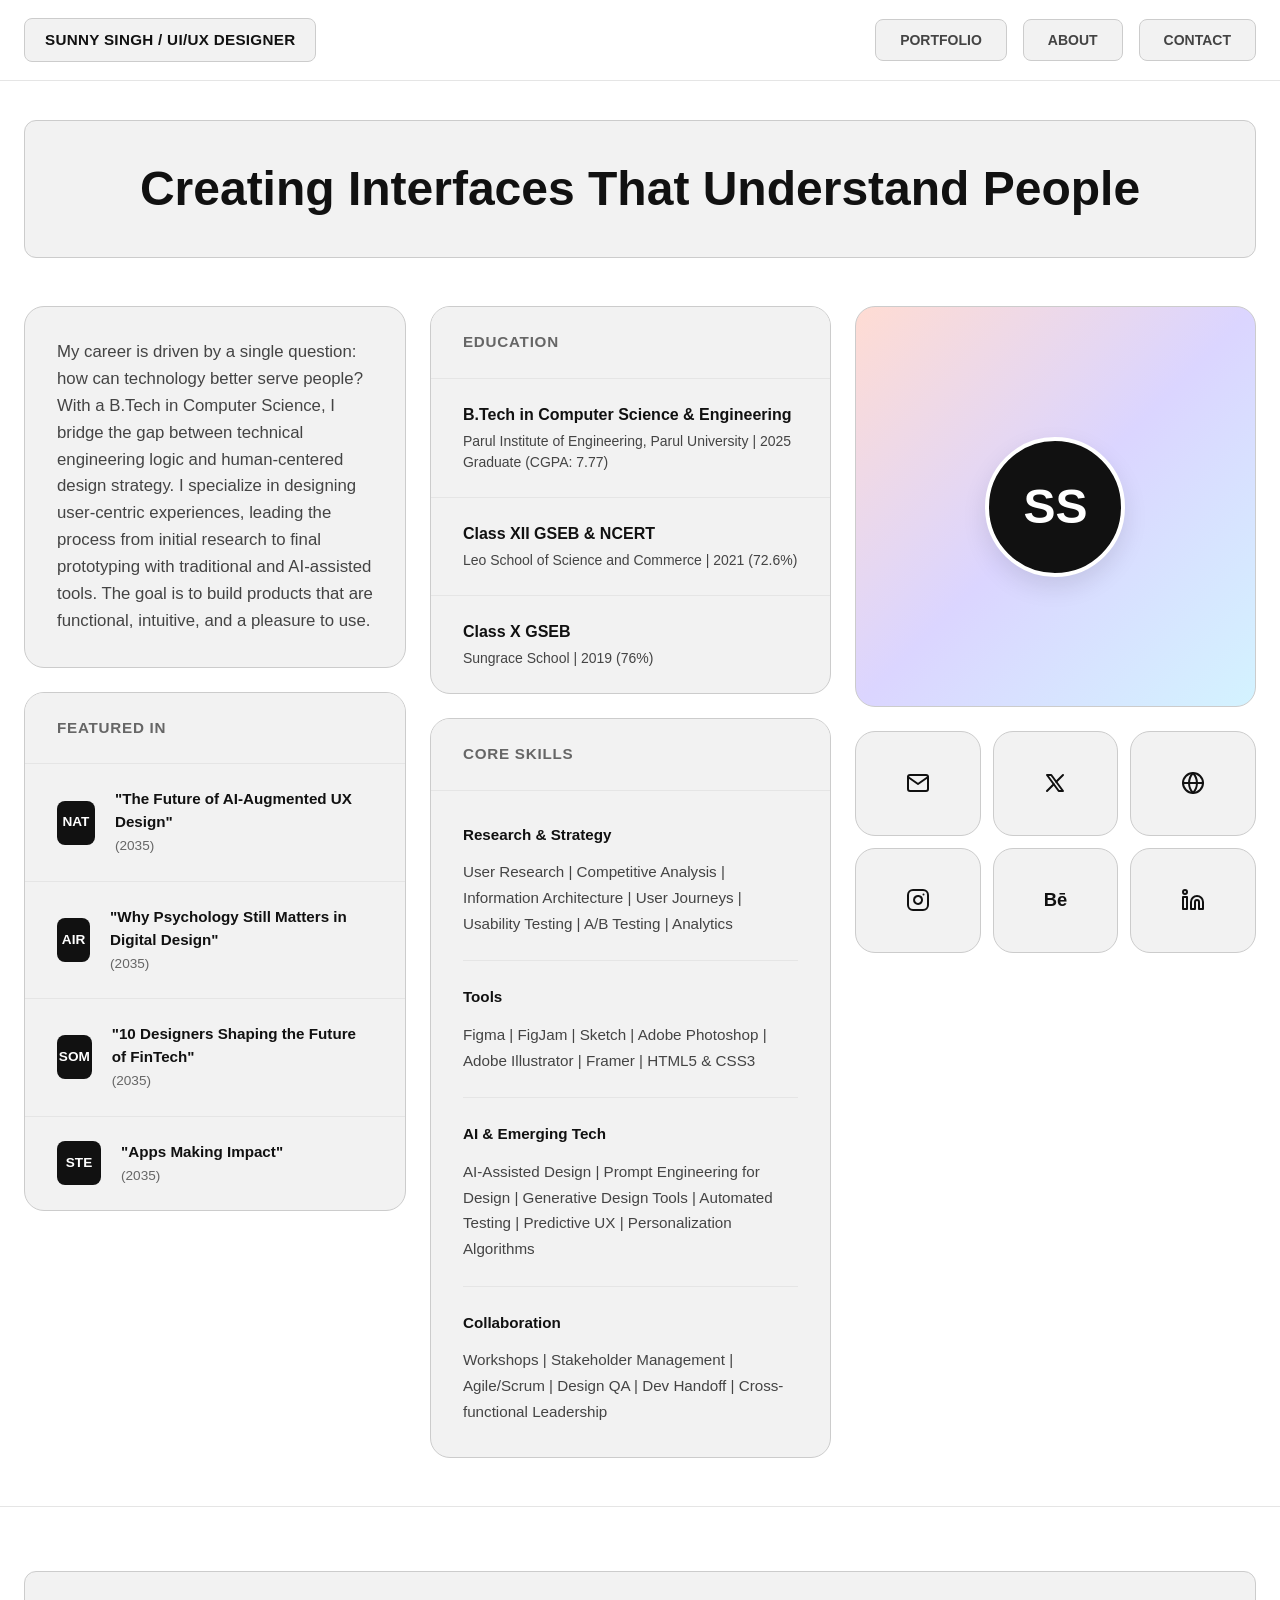
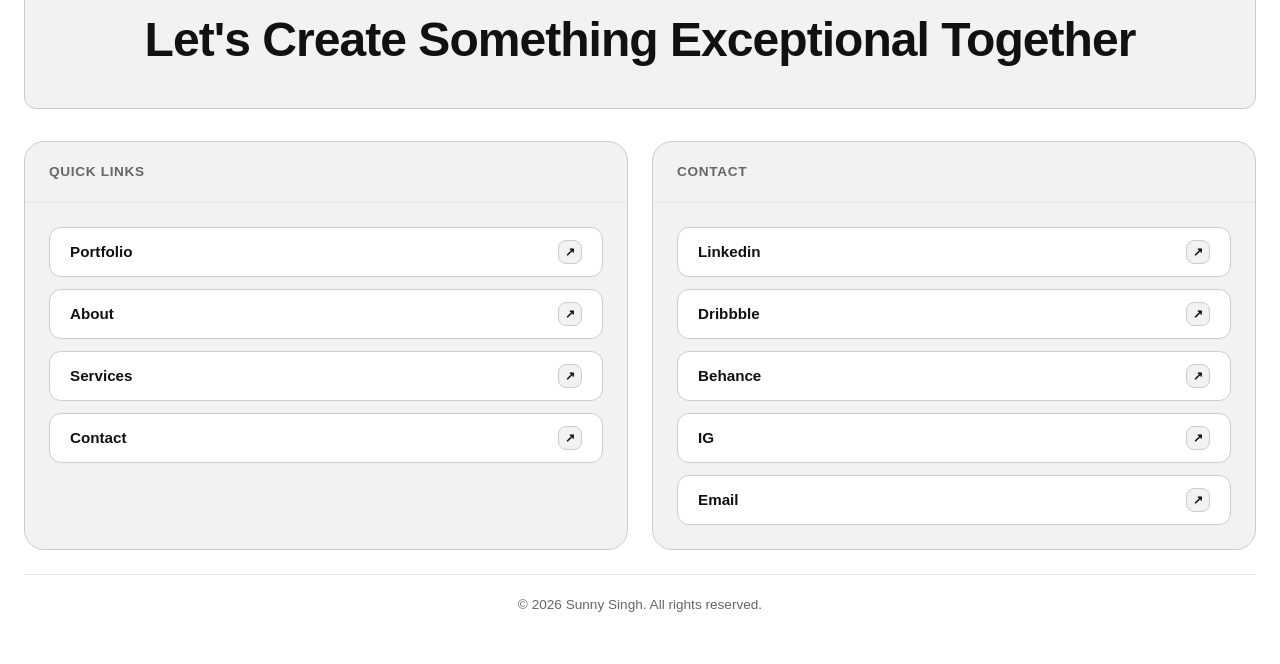
==== commit 1e8ec526: "Remove Legal footer column, fix footer layout to 2 columns" ====
--- a/about.html
+++ b/about.html
@@ -243,22 +243,10 @@
           </div>
         </div>
 
-        <!-- Legal Widget -->
-        <div class="footer-widget">
-          <div class="footer-widget-header">Legal</div>
-          <div class="footer-widget-body legal-body">
-            <div class="footer-legal-list">
-              <a href="#">Terms & Conditions</a>
-              <a href="#">Privacy Policy</a>
-              <a href="#">Refund Policy</a>
-              <a href="#">Accessibility Statement</a>
-            </div>
-            <div class="footer-copyright">
-              &copy; 2026 by Sunny Singh. Powered and Secured by Wix
-            </div>
-          </div>
-        </div>
-
+      </div>
+
+      <div class="footer-bottom-bar">
+        <span>&copy; 2026 Sunny Singh. All rights reserved.</span>
       </div>
 
     </div>
--- a/css/style.css
+++ b/css/style.css
@@ -898,7 +898,7 @@
 
 .footer-columns-grid {
   display: grid;
-  grid-template-columns: 1fr 1fr 1fr;
+  grid-template-columns: 1fr 1fr;
   gap: 1.5rem;
 }
 
@@ -1007,6 +1007,18 @@
   border-top: 1px solid var(--border-color);
   padding-top: 1rem;
   line-height: 1.4;
+}
+
+/* Footer Bottom Copyright Bar */
+.footer-bottom-bar {
+  margin-top: 1.5rem;
+  padding-top: 1.25rem;
+  border-top: 1px solid var(--border-color);
+  display: flex;
+  justify-content: center;
+  align-items: center;
+  font-size: 0.85rem;
+  color: var(--text-muted);
 }
 
 /* Case Study detail adjustments */
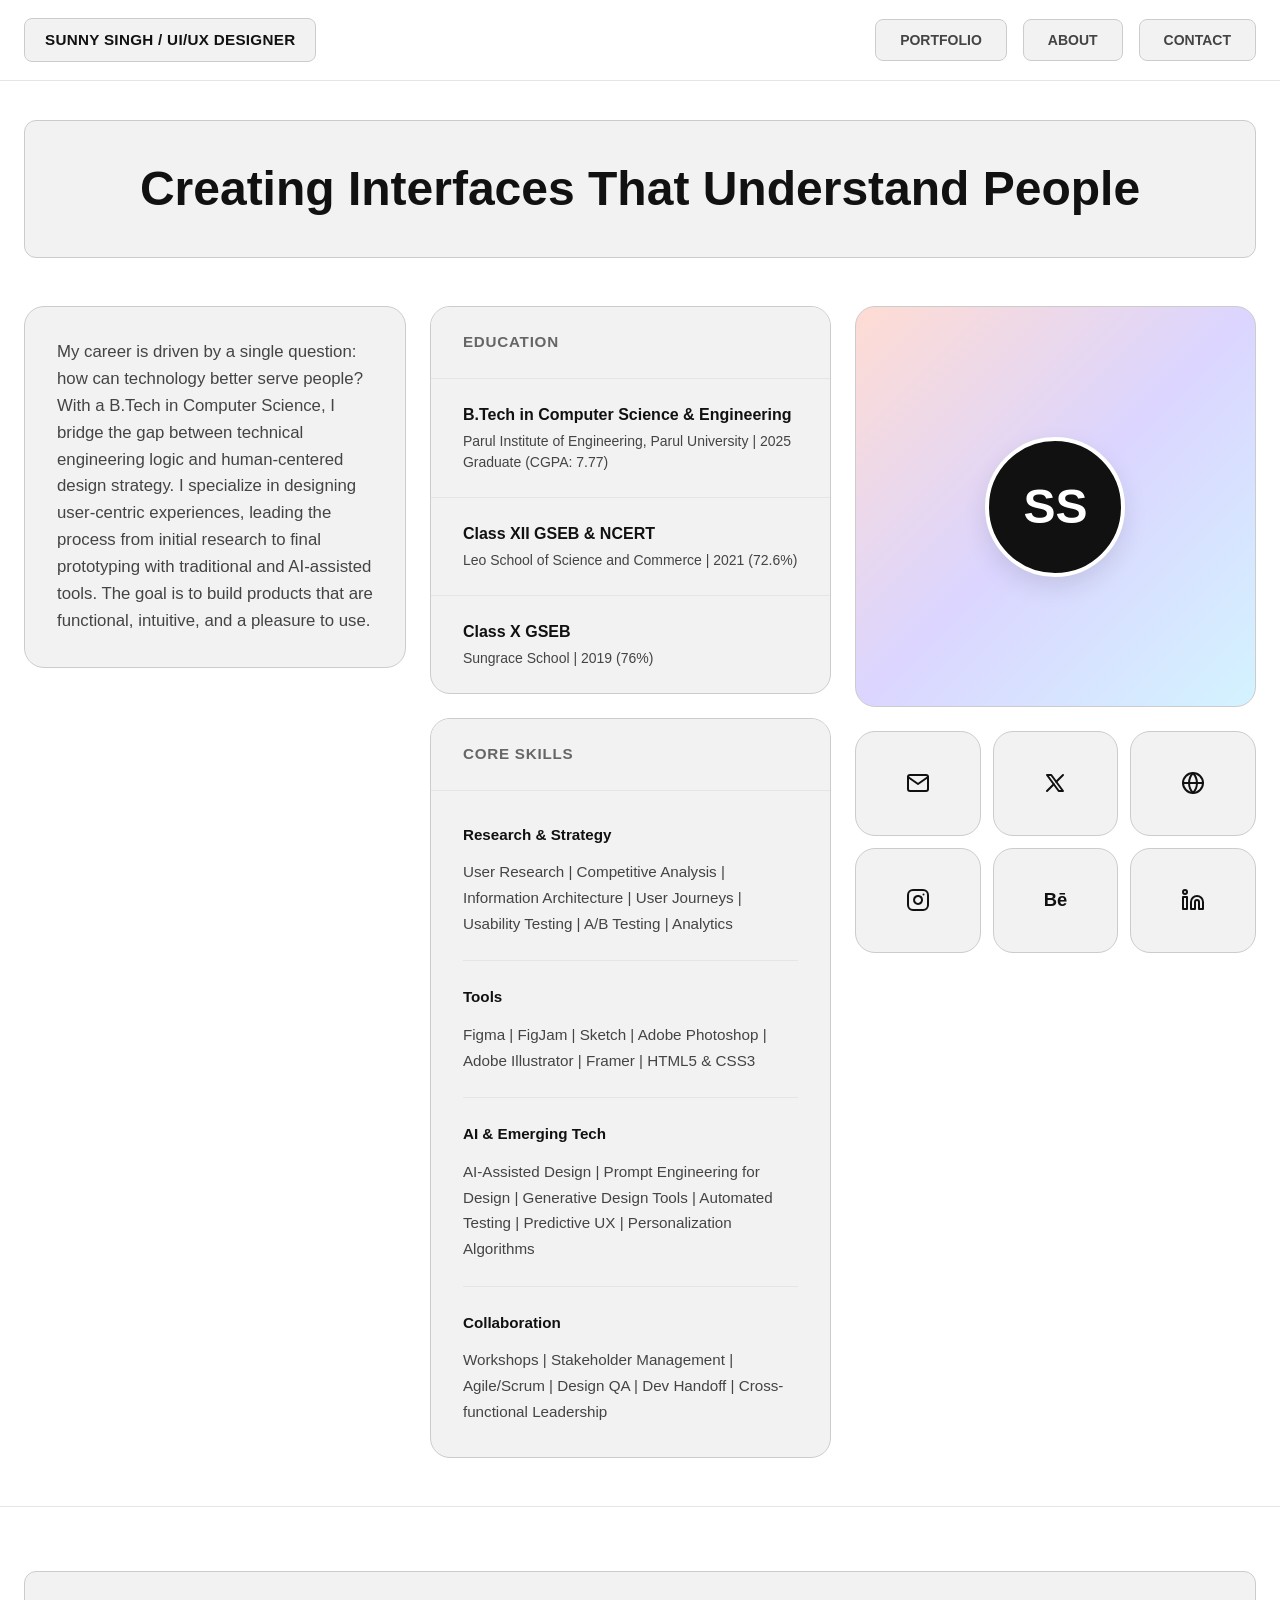
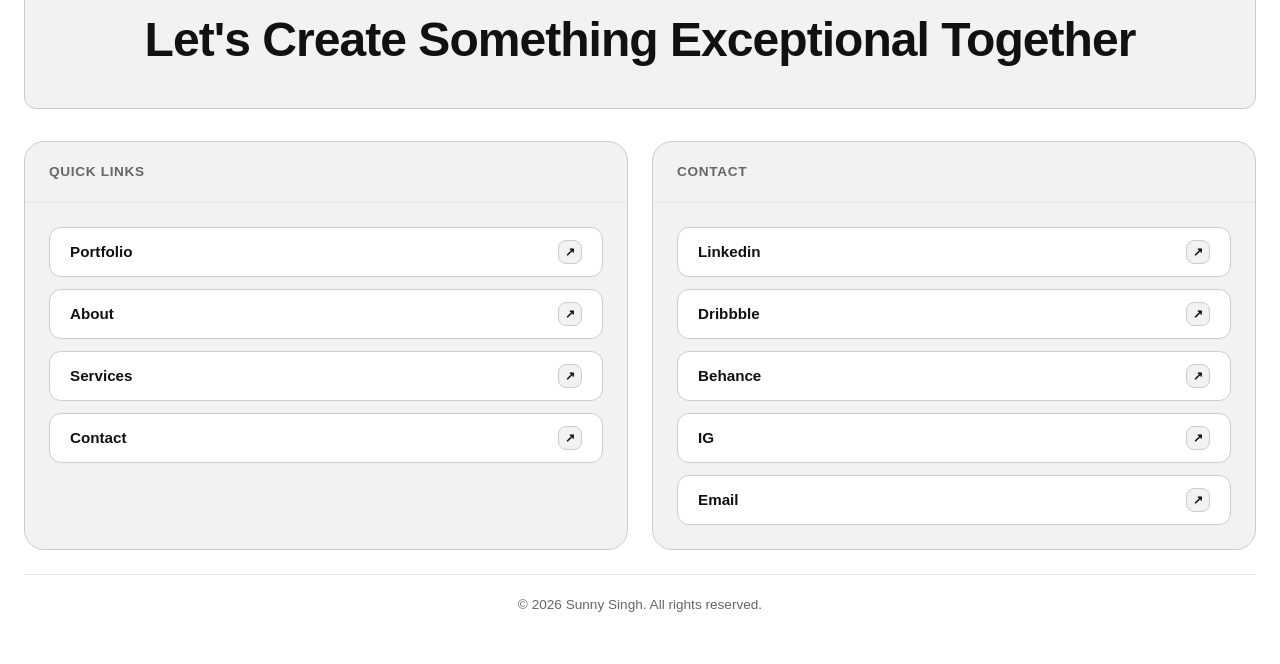
==== commit 89cff7ef: "Remove Featured In section from about page" ====
--- a/about.html
+++ b/about.html
@@ -48,44 +48,6 @@
             </div>
           </div>
           
-          <!-- Featured In card -->
-          <div class="about-page-card">
-            <div class="about-page-card-header">Featured In</div>
-            <div class="featured-list">
-              <!-- Item 1 -->
-              <div class="featured-item">
-                <div class="featured-icon">NAT</div>
-                <div class="featured-info">
-                  <h4>"The Future of AI-Augmented UX Design"</h4>
-                  <p>(2035)</p>
-                </div>
-              </div>
-              <!-- Item 2 -->
-              <div class="featured-item">
-                <div class="featured-icon">AIR</div>
-                <div class="featured-info">
-                  <h4>"Why Psychology Still Matters in Digital Design"</h4>
-                  <p>(2035)</p>
-                </div>
-              </div>
-              <!-- Item 3 -->
-              <div class="featured-item">
-                <div class="featured-icon">SOM</div>
-                <div class="featured-info">
-                  <h4>"10 Designers Shaping the Future of FinTech"</h4>
-                  <p>(2035)</p>
-                </div>
-              </div>
-              <!-- Item 4 -->
-              <div class="featured-item">
-                <div class="featured-icon">STE</div>
-                <div class="featured-info">
-                  <h4>"Apps Making Impact"</h4>
-                  <p>(2035)</p>
-                </div>
-              </div>
-            </div>
-          </div>
         </div>
 
         <!-- Column 2 (Middle) -->
--- a/css/style.css
+++ b/css/style.css
@@ -2445,3 +2445,36 @@
   border-color: var(--accent-blue);
   color: #ffffff;
 }
+
+/* Pipeline Task Checklist */
+.pipeline-task-list {
+  display: flex;
+  flex-direction: column;
+  gap: 0.4rem;
+  justify-content: center;
+}
+
+.pipeline-task-item {
+  display: flex;
+  align-items: center;
+  gap: 0.5rem;
+  cursor: pointer;
+  font-size: 0.72rem;
+  font-weight: 600;
+  color: var(--text-secondary);
+  line-height: 1.3;
+  user-select: none;
+}
+
+.pipeline-task-check {
+  width: 14px;
+  height: 14px;
+  accent-color: #b5cc3f;
+  cursor: pointer;
+  flex-shrink: 0;
+}
+
+.pipeline-task-item:has(.pipeline-task-check:checked) span {
+  text-decoration: line-through;
+  color: var(--text-muted);
+}
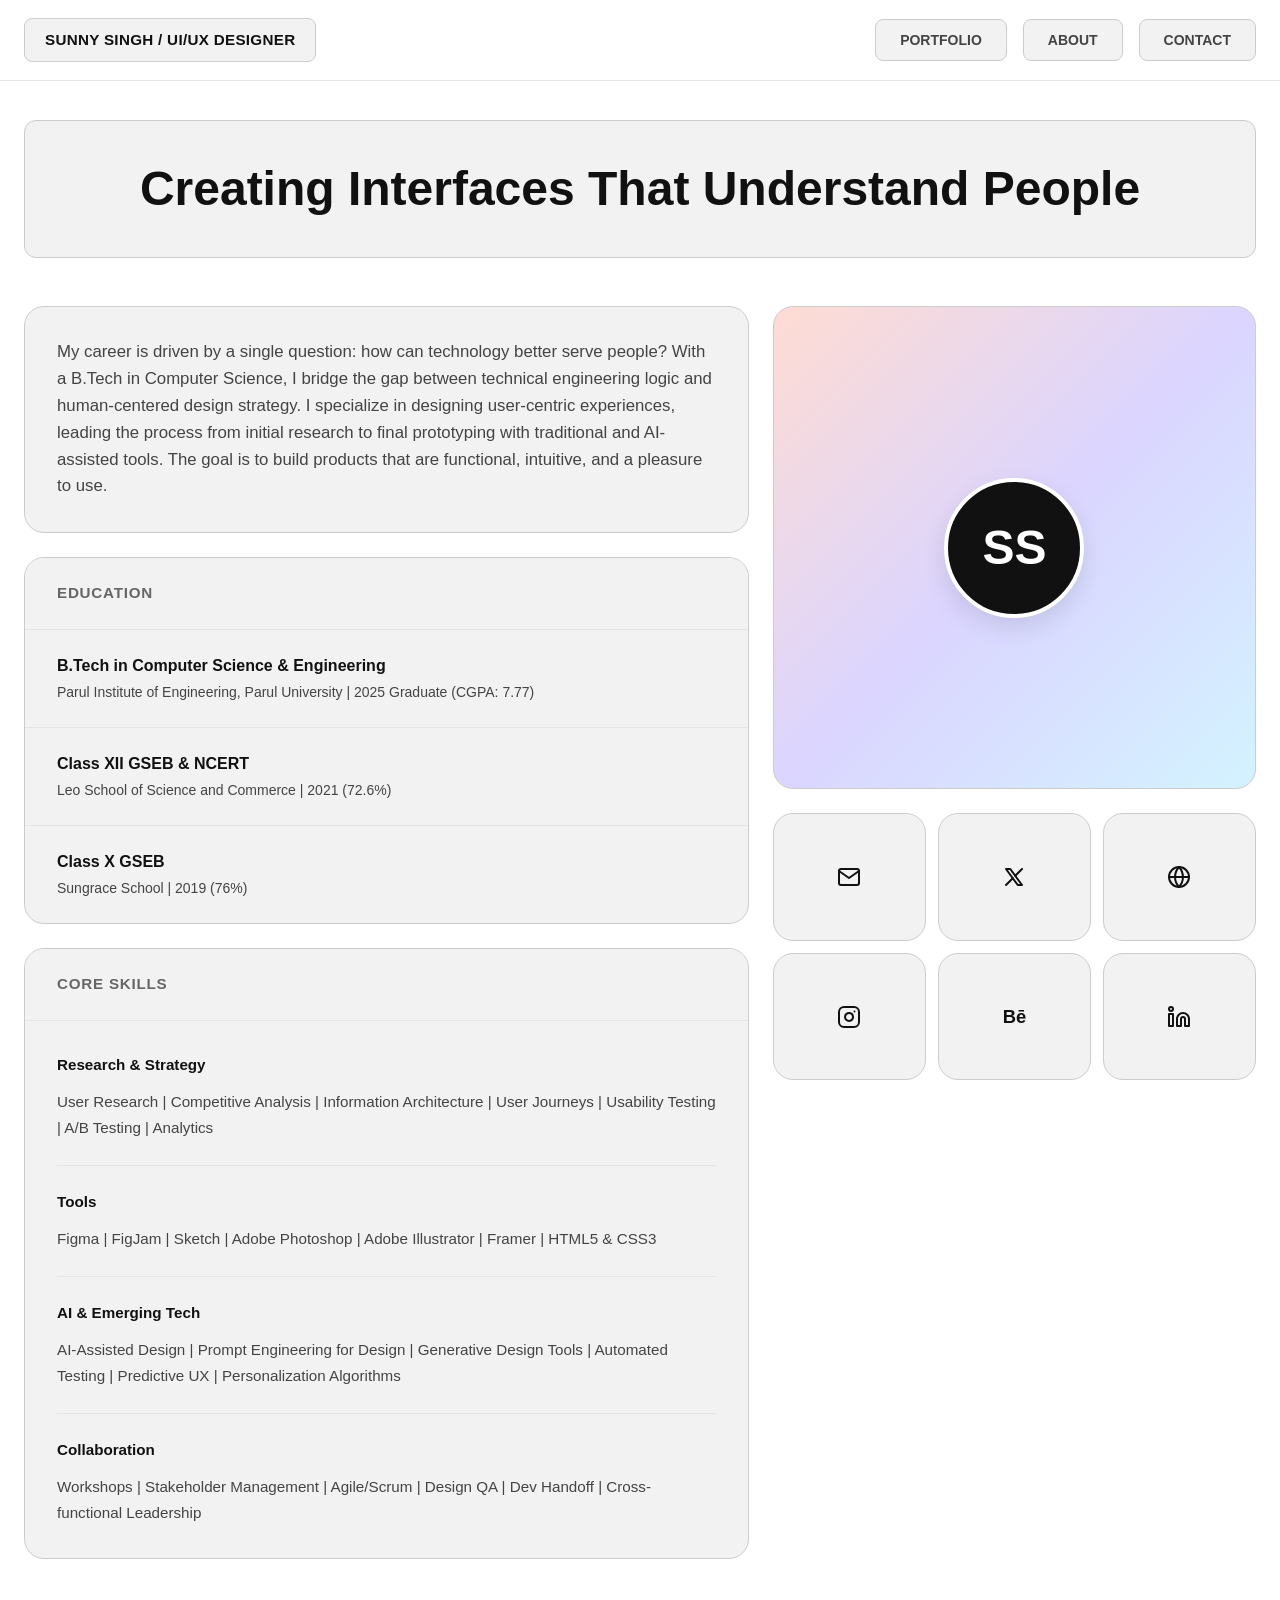
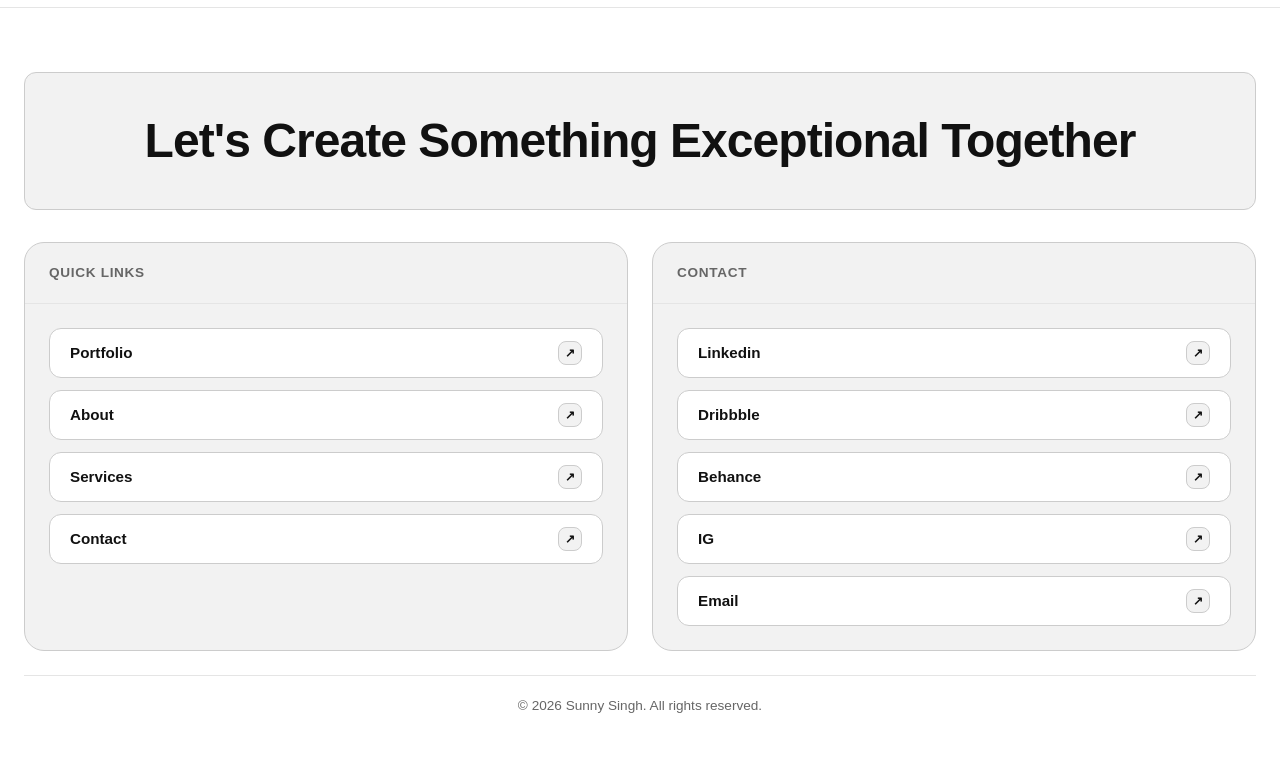
==== commit 84e56f2e: "Fix about page whitespace - merge to 2-column grid after removing Featured In" ====
--- a/about.html
+++ b/about.html
@@ -39,7 +39,8 @@
       <!-- 3 Column Grid -->
       <div class="about-page-grid">
         
-        <!-- Column 1 (Left) -->
+
+        <!-- Column 1: Bio + Education + Core Skills -->
         <div class="about-page-column">
           <!-- Bio card -->
           <div class="about-page-card">
@@ -47,11 +48,7 @@
               My career is driven by a single question: how can technology better serve people? With a B.Tech in Computer Science, I bridge the gap between technical engineering logic and human-centered design strategy. I specialize in designing user-centric experiences, leading the process from initial research to final prototyping with traditional and AI-assisted tools. The goal is to build products that are functional, intuitive, and a pleasure to use.
             </div>
           </div>
-          
-        </div>
-
-        <!-- Column 2 (Middle) -->
-        <div class="about-page-column">
+
           <!-- Education card -->
           <div class="about-page-card">
             <div class="about-page-card-header">Education</div>
--- a/css/style.css
+++ b/css/style.css
@@ -1204,7 +1204,7 @@
 
 .about-page-grid {
   display: grid;
-  grid-template-columns: 1fr 1.05fr 1.05fr;
+  grid-template-columns: 1.5fr 1fr;
   gap: 1.5rem;
   align-items: start;
 }
